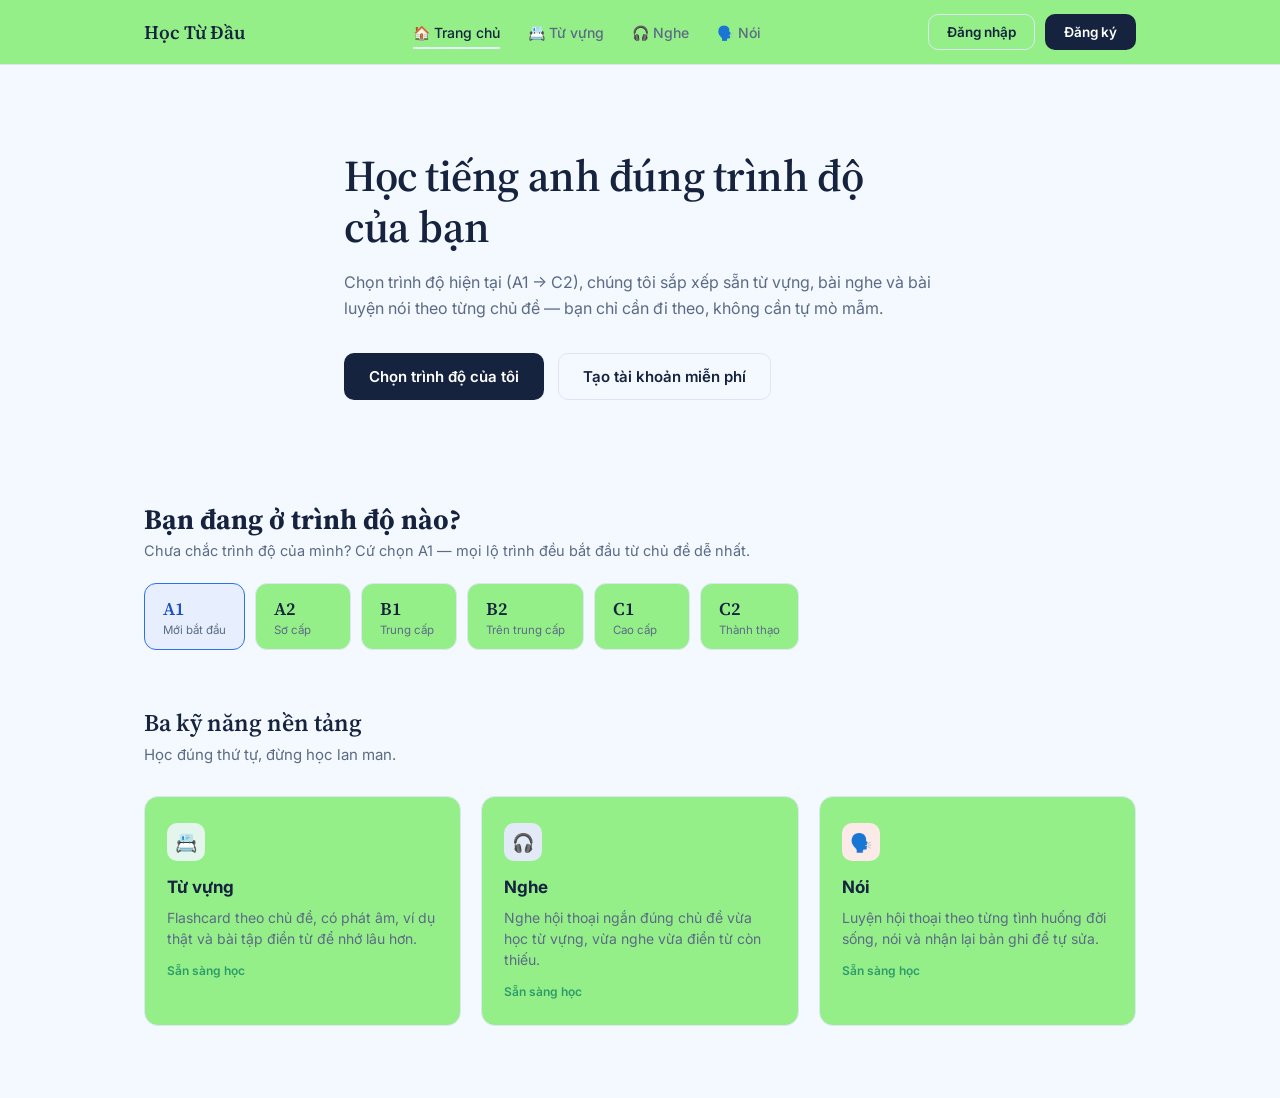
==== index.html @ 194d9481 "first commit" ====
<!DOCTYPE html>
<html lang="vi">
<head>
<meta charset="UTF-8">
<meta name="viewport" content="width=device-width, initial-scale=1.0">
<title>Học Tiếng Anh Từ Đầu</title>
<link rel="preconnect" href="https://fonts.googleapis.com">
<link href="https://fonts.googleapis.com/css2?family=Source+Serif+4:opsz,wght@8..60,500;8..60,600&family=Inter:wght@400;500;600;700&display=swap" rel="stylesheet">
<link rel="stylesheet" href="assets/css/style.css">
</head>
<body>

  <header class="site-header">
    <div class="container">
      <a href="index.html" class="logo">Học Từ Đầu</a>
      <ul class="nav-links">
        <ul class="nav-links">
    <li><a href="index.html" class="active">🏠 Trang chủ</a></li>
    <li><a href="pages/tu-vung.html">📇 Từ vựng</a></li>
    <li><a href="pages/nghe.html">🎧 Nghe</a></li>
    <li><a href="pages/noi.html">🗣️ Nói</a></li>
</ul>
      </ul>
      <div id="navAuthSlot"></div>
    </div>
  </header>

  <section class="hero">
    <div class="container">
      <p class="eyebrow"></p>
      <h1>Học tiếng anh đúng trình độ của bạn </h1>
      <p>Chọn trình độ hiện tại (A1 → C2), chúng tôi sắp xếp sẵn từ vựng, bài nghe và bài luyện nói theo từng chủ đề — bạn chỉ cần đi theo, không cần tự mò mẫm.</p>
      <div class="hero-actions">
        <a href="#chon-trinh-do" class="btn btn-primary">Chọn trình độ của tôi</a>
        <a href="signup.html" class="btn btn-secondary">Tạo tài khoản miễn phí</a>
      </div>
    </div>
  </section>

  <section class="level-select-wrap" id="chon-trinh-do">
    <div class="container">
      <h2 class="page-title">Bạn đang ở trình độ nào?</h2>
      <p class="page-sub">Chưa chắc trình độ của mình? Cứ chọn A1 — mọi lộ trình đều bắt đầu từ chủ đề dễ nhất.</p>
      <div class="level-row" id="levelRow">
        <button class="level-pill active" data-level="A1"><span class="code">A1</span><span class="name">Mới bắt đầu</span></button>
        <button class="level-pill" data-level="A2"><span class="code">A2</span><span class="name">Sơ cấp</span></button>
        <button class="level-pill" data-level="B1"><span class="code">B1</span><span class="name">Trung cấp</span></button>
        <button class="level-pill" data-level="B2"><span class="code">B2</span><span class="name">Trên trung cấp</span></button>
        <button class="level-pill" data-level="C1"><span class="code">C1</span><span class="name">Cao cấp</span></button>
        <button class="level-pill" data-level="C2"><span class="code">C2</span><span class="name">Thành thạo</span></button>
      </div>
    </div>
  </section>

  <section class="features">
    <div class="container">
      <h2 class="section-title">Ba kỹ năng nền tảng</h2>
      <p class="section-sub">Học đúng thứ tự, đừng học lan man.</p>
      <div class="feature-grid">

        <a href="pages/tu-vung.html" class="feature-card vocab">
          <div class="icon">📇</div>
          <h3>Từ vựng</h3>
          <p>Flashcard theo chủ đề, có phát âm, ví dụ thật và bài tập điền từ để nhớ lâu hơn.</p>
          <span class="status ready">Sẵn sàng học</span>
        </a>

        <a href="pages/nghe.html" class="feature-card listen">
          <div class="icon">🎧</div>
          <h3>Nghe</h3>
          <p>Nghe hội thoại ngắn đúng chủ đề vừa học từ vựng, vừa nghe vừa điền từ còn thiếu.</p>
          <span class="status ready">Sẵn sàng học</span>
        </a>

        <a href="pages/noi.html" class="feature-card speak">
          <div class="icon">🗣️</div>
          <h3>Nói</h3>
          <p>Luyện hội thoại theo từng tình huống đời sống, nói và nhận lại bản ghi để tự sửa.</p>
          <span class="status ready">Sẵn sàng học</span>
        </a>

      </div>
    </div>
  </section>

  

  <script src="assets/js/auth.js"></script>
  <script>
    renderNavAuth('');

    // Chọn trình độ — chỉ lưu lựa chọn, chưa lọc nội dung thật vì hiện
    // mới có đầy đủ nội dung ở trình độ A1.
    document.querySelectorAll('.level-pill').forEach(btn => {
      btn.addEventListener('click', () => {
        document.querySelectorAll('.level-pill').forEach(b => b.classList.remove('active'));
        btn.classList.add('active');
        localStorage.setItem('hoc_tu_dau_level', btn.dataset.level);
      });
    });
  </script>

</body>
</html>
---- assets/css/style.css ----
:root{
  --ink:#16233F;
  --ink-soft:#5B6B85;
  --paper:#F4F8FF;
  --card:#95ef89;
  --blue:#2F6FED;
  --blue-deep:#1E52C2;
  --blue-soft:#E7EFFE;
  --blue-softer:#F1F6FF;
  --sage:#2E9B6B;
  --sage-soft:#E3F5EC;
  --coral:#E0574B;
  --coral-soft:#FCEAE8;
  --lock:#9AA6BC;
  --lock-soft:#EEF1F6;
  --line:#DEE6F5;
  --radius:14px;
  
  --amber:var(--blue-soft);
  --amber-deep:var(--blue--softer);
}
*{ box-sizing:border-box; }
body{
  margin:0;
  background:var(--paper);
  font-family:'Inter',sans-serif;
  color:var(--ink);
}
a{ color:inherit; }
.container{
  max-width:1040px;
  margin:0 auto;
  padding:0 24px;
}

/* ---------- Header / Nav ---------- */
.site-header{
  background:var(--card);
  border-bottom:1px solid var(--line);
}
.site-header .container{
  display:flex;
  align-items:center;
  justify-content:space-between;
  height:64px;
}
.logo{
  font-family:'Source Serif 4',serif;
  font-weight:600;
  font-size:19px;
  text-decoration:none;
  color:var(--ink);
}
.nav-links{
  display:flex;
  gap:28px;
  list-style:none;
  margin:0;
  padding:0;
}
.nav-links a{
  text-decoration:none;
  font-size:14px;
  font-weight:500;
  color:var(--ink-soft);
  padding:6px 0;
  border-bottom:2px solid transparent;
}
.nav-links a:hover,
.nav-links a.active{
  color:var(--ink);
  border-bottom-color:var(--amber);
}

/* ---------- Hero ---------- */
.hero{
  padding:72px 0 56px;
}
.hero .container{
  display:flex;
  flex-direction:column;
  align-items:flex-start;
  max-width:640px;
}
.hero .eyebrow{
  font-size:14px;
  color:var(--sage);
  font-weight:600;
  margin:0 0 14px;
}
.hero h1{
  font-family:'Source Serif 4',serif;
  font-weight:600;
  font-size:44px;
  line-height:1.15;
  letter-spacing:-0.01em;
  margin:0 0 18px;
}
.hero p{
  font-size:16px;
  line-height:1.6;
  color:var(--ink-soft);
  margin:0 0 32px;
}
.hero-actions{
  display:flex;
  gap:14px;
}
.btn{
  display:inline-block;
  text-decoration:none;
  font-family:'Inter',sans-serif;
  font-weight:600;
  font-size:15px;
  padding:13px 24px;
  border-radius:10px;
  border:1px solid transparent;
  cursor:pointer;
}
.btn-primary{
  background:var(--ink);
  color:#fff;
}
.btn-primary:hover{ background:#101c33; }
.btn-secondary{
  background:transparent;
  color:var(--ink);
  border-color:var(--line);
}
.btn-secondary:hover{ border-color:var(--ink); }

/* ---------- Feature cards ---------- */
.features{
  padding:8px 0 72px;
}
.features .section-title{
  font-family:'Source Serif 4',serif;
  font-size:24px;
  font-weight:600;
  margin:0 0 6px;
}
.features .section-sub{
  color:var(--ink-soft);
  font-size:15px;
  margin:0 0 32px;
}
.feature-grid{
  display:grid;
  grid-template-columns:repeat(3,1fr);
  gap:20px;
}
.feature-card{
  background:var(--card);
  border:1px solid var(--line);
  border-radius:var(--radius);
  padding:26px 22px;
  text-decoration:none;
  color:var(--ink);
  display:flex;
  flex-direction:column;
  gap:10px;
}
.feature-card:hover{ border-color:var(--amber); }
.feature-card .icon{
  width:38px;
  height:38px;
  border-radius:10px;
  display:flex;
  align-items:center;
  justify-content:center;
  font-size:18px;
  margin-bottom:6px;
}
.feature-card.vocab .icon{ background:var(--sage-soft); }
.feature-card.listen .icon{ background:#E3EAF7; }
.feature-card.speak .icon{ background:var(--coral-soft); }
.feature-card h3{
  font-size:17px;
  margin:0;
}
.feature-card p{
  font-size:14px;
  color:var(--ink-soft);
  line-height:1.5;
  margin:0;
}
.feature-card .status{
  font-size:12px;
  font-weight:600;
  margin-top:4px;
}
.status.ready{ color:var(--sage); }
.status.soon{ color:var(--ink-soft); }

/* ---------- Footer ---------- */
.site-footer{
  border-top:1px solid var(--line);
  padding:24px 0;
}
.site-footer .container{
  font-size:13px;
  color:var(--ink-soft);
}

/* ---------- Placeholder page (Nghe / Nói) ---------- */
.placeholder-wrap{
  padding:80px 0;
  text-align:center;
}
.placeholder-wrap .badge{
  display:inline-block;
  background:var(--sage-soft);
  color:var(--sage);
  font-size:13px;
  font-weight:600;
  padding:6px 14px;
  border-radius:99px;
  margin-bottom:18px;
}
.placeholder-wrap h1{
  font-family:'Source Serif 4',serif;
  font-size:30px;
  margin:0 0 12px;
}
.placeholder-wrap p{
  color:var(--ink-soft);
  max-width:440px;
  margin:0 auto 28px;
  line-height:1.6;
}

@media (max-width:720px){
  .feature-grid{ grid-template-columns:1fr; }
  .hero h1{ font-size:32px; }
  .nav-links{ display:none; }
}

/* ---------- Flashcard page (trang từ vựng) ---------- */
.page-wrap{
  display:flex;
  flex-direction:column;
  align-items:center;
  padding:48px 20px 80px;
}
.page-wrap header.page-head{
  text-align:center;
  margin-bottom:32px;
}
.page-head .eyebrow{
  font-size:14px;
  color:var(--ink-soft);
  margin:0 0 6px;
}
.page-head h1{
  font-family:'Source Serif 4',serif;
  font-weight:600;
  font-size:32px;
  margin:0;
  letter-spacing:-0.01em;
}
.progress-wrap{ width:100%; max-width:420px; margin-bottom:28px; }
.progress-track{ height:6px; background:var(--line); border-radius:99px; overflow:hidden; }
.progress-fill{ height:100%; background:var(--amber); border-radius:99px; transition:width .35s ease; width:0%; }
.progress-label{ display:flex; justify-content:space-between; font-size:13px; color:var(--ink-soft); margin-top:8px; }

.card{
  width:100%; max-width:420px;
  background:var(--card);
  border-radius:var(--radius);
  border:1px solid var(--line);
  box-shadow:0 1px 2px rgba(27,42,74,.04), 0 8px 24px rgba(27,42,74,.06);
  padding:40px 32px 32px;
  text-align:center;
  position:relative;
}
.card-index{ position:absolute; top:18px; left:20px; font-size:13px; color:var(--ink-soft); }
.word-en{ font-family:'Source Serif 4',serif; font-weight:600; font-size:38px; margin:20px 0 4px; letter-spacing:-0.01em; }
.word-type{ font-size:13px; color:var(--ink-soft); margin-bottom:24px; font-style:italic; }

.sound-btn{
  display:inline-flex; align-items:center; gap:6px;
  background:none; border:1px solid var(--line); border-radius:99px;
  padding:8px 16px; font-size:14px; color:var(--ink); cursor:pointer;
  margin-bottom:28px; font-family:'Inter',sans-serif;
}
.sound-btn:hover{ border-color:var(--amber); color:var(--amber-deep); }

.meaning-box{
  text-align:left; background:var(--paper); border-radius:10px; padding:16px 18px;
  margin-bottom:24px; max-height:0; overflow:hidden; opacity:0;
  transition:max-height .3s ease, opacity .3s ease;
}
.meaning-box.show{ max-height:200px; opacity:1; }
.meaning-box .vi{ font-weight:600; font-size:18px; margin:0 0 6px; color:var(--sage); }
.meaning-box .example{ font-size:14px; color:var(--ink-soft); margin:0; line-height:1.5; }

.reveal-btn{
  width:100%; background:var(--ink); color:#fff; border:none; border-radius:10px;
  padding:14px; font-size:15px; font-weight:600; cursor:pointer; margin-bottom:16px;
  font-family:'Inter',sans-serif;
}
.reveal-btn:hover{ background:#101c33; }
.reveal-btn:disabled{ background:var(--line); color:var(--ink-soft); cursor:default; }

.judge-row{ display:flex; gap:12px; }
.judge-btn{
  flex:1; border:none; border-radius:10px; padding:14px; font-size:15px; font-weight:600;
  cursor:pointer; font-family:'Inter',sans-serif; transition:transform .1s ease;
}
.judge-btn:disabled{ opacity:.4; cursor:default; }
.judge-btn:active:not(:disabled){ transform:scale(0.97); }
.btn-forgot{ background:var(--coral-soft); color:var(--coral); }
.btn-forgot:hover:not(:disabled){ background:#F2D6D1; }
.btn-known{ background:var(--sage-soft); color:var(--sage); }
.btn-known:hover:not(:disabled){ background:#D5E7DB; }

.summary{ text-align:center; }
.summary h2{ font-family:'Source Serif 4',serif; font-size:28px; margin:0 0 8px; }
.summary p{ color:var(--ink-soft); margin:0 0 24px; }
.stat-row{ display:flex; gap:16px; justify-content:center; margin-bottom:28px; }
.stat{ padding:16px 24px; border-radius:10px; }
.stat.known{ background:var(--sage-soft); }
.stat.forgot{ background:var(--coral-soft); }
.stat .num{ font-size:28px; font-weight:700; font-family:'Source Serif 4',serif; }
.stat.known .num{ color:var(--sage); }
.stat.forgot .num{ color:var(--coral); }
.stat .label{ font-size:13px; color:var(--ink-soft); margin-top:2px; }
.restart-btn{
  background:var(--amber); color:#fff; border:none; border-radius:10px;
  padding:14px 28px; font-size:15px; font-weight:600; cursor:pointer; font-family:'Inter',sans-serif;
}
.restart-btn:hover{ background:var(--amber-deep); }
.hidden{ display:none; }

/* ================= AUTH (Đăng nhập / Đăng ký) ================= */
.auth-wrap{
  min-height:calc(100vh - 65px);
  display:flex;
  align-items:center;
  justify-content:center;
  padding:40px 20px;
}
.auth-card{
  width:100%;
  max-width:400px;
  background:var(--card);
  border:1px solid var(--line);
  border-radius:var(--radius);
  padding:36px 32px;
  box-shadow:0 8px 24px rgba(22,35,63,.06);
}
.auth-card h1{
  font-family:'Source Serif 4',serif;
  font-size:26px;
  margin:0 0 6px;
  text-align:center;
}
.auth-card .auth-sub{
  text-align:center;
  color:var(--ink-soft);
  font-size:14px;
  margin:0 0 26px;
}
.field{ margin-bottom:16px; }
.field label{
  display:block;
  font-size:13px;
  font-weight:600;
  margin-bottom:6px;
  color:var(--ink);
}
.field input{
  width:100%;
  padding:12px 14px;
  border:1px solid var(--line);
  border-radius:10px;
  font-size:14px;
  font-family:'Inter',sans-serif;
  background:var(--blue-softer);
}
.field input:focus{
  outline:none;
  border-color:var(--blue);
  background:#fff;
}
.auth-submit{
  width:100%;
  background:var(--blue);
  color:#fff;
  border:none;
  border-radius:10px;
  padding:13px;
  font-size:15px;
  font-weight:600;
  cursor:pointer;
  font-family:'Inter',sans-serif;
  margin-top:6px;
}
.auth-submit:hover{ background:var(--blue-deep); }
.auth-switch{
  text-align:center;
  font-size:13.5px;
  color:var(--ink-soft);
  margin-top:18px;
}
.auth-switch a{ color:var(--blue); font-weight:600; text-decoration:none; }
.auth-switch a:hover{ text-decoration:underline; }
.auth-banner{
  display:none;
  font-size:13.5px;
  padding:10px 14px;
  border-radius:10px;
  margin-bottom:18px;
  line-height:1.5;
}
.auth-banner.show{ display:block; }
.auth-banner.warn{ background:var(--coral-soft); color:var(--coral); }
.auth-banner.ok{ background:var(--sage-soft); color:var(--sage); }
.nav-auth{
  display:flex;
  align-items:center;
  gap:10px;
}
.nav-auth .btn{ padding:9px 18px; font-size:13.5px; }
.nav-user{
  display:flex;
  align-items:center;
  gap:10px;
  font-size:14px;
  font-weight:600;
}
.nav-user .avatar{
  width:32px; height:32px; border-radius:50%;
  background:var(--blue-soft); color:var(--blue-deep);
  display:flex; align-items:center; justify-content:center;
  font-size:13px; font-weight:700;
}
.nav-user .logout-link{
  font-size:13px; font-weight:500; color:var(--ink-soft);
  text-decoration:none; border-bottom:1px dashed var(--line);
}

/* ================= Level selector (A1 - C2) ================= */
.level-select-wrap{ padding:44px 0 12px; }
.level-select-wrap .container{ max-width:1040px; }
.level-select-wrap .page-title{
  font-family:'Source Serif 4',serif;
  font-size:28px;
  margin:0 0 4px;
}
.level-select-wrap .page-sub{
  color:var(--ink-soft);
  font-size:14.5px;
  margin:0 0 24px;
}
.level-row{
  display:flex;
  gap:10px;
  flex-wrap:wrap;
  margin-bottom:36px;
}
.level-pill{
  border:1.5px solid var(--line);
  background:var(--card);
  border-radius:12px;
  padding:12px 18px;
  cursor:pointer;
  text-align:left;
  font-family:'Inter',sans-serif;
  min-width:96px;
}
.level-pill .code{
  font-family:'Source Serif 4',serif;
  font-weight:600;
  font-size:18px;
  color:var(--ink);
}
.level-pill .name{
  display:block;
  font-size:11.5px;
  color:var(--ink-soft);
  margin-top:2px;
}
.level-pill.active{
  border-color:var(--blue);
  background:var(--blue-soft);
}
.level-pill.active .code{ color:var(--blue-deep); }
.level-pill:not(.active):hover{ border-color:var(--ink-soft); }

/* ================= Topic grid (chủ đề học) ================= */
.topic-grid{
  display:grid;
  grid-template-columns:repeat(4,1fr);
  gap:18px;
  padding-bottom:56px;
}
.topic-card{
  background:var(--card);
  border:1px solid var(--line);
  border-radius:var(--radius);
  padding:22px 16px;
  text-align:center;
  text-decoration:none;
  color:var(--ink);
  display:flex;
  flex-direction:column;
  align-items:center;
  gap:8px;
}
.topic-card .emoji{
  width:52px; height:52px;
  border-radius:50%;
  background:var(--blue-soft);
  display:flex; align-items:center; justify-content:center;
  font-size:24px;
  margin-bottom:4px;
}
.topic-card h3{ margin:0; font-size:15px; }
.topic-card .meta{ font-size:12px; color:var(--ink-soft); }
.topic-card.unlocked:hover{ border-color:var(--blue); }
.topic-card.locked{
  opacity:.6;
  cursor:default;
  pointer-events:none;
}
.topic-card.locked .emoji{ background:var(--lock-soft); color:var(--lock); }
.topic-card .lock-tag{
  font-size:11px;
  font-weight:600;
  color:var(--lock);
  background:var(--lock-soft);
  padding:3px 9px;
  border-radius:99px;
}

@media (max-width:760px){
  .topic-grid{ grid-template-columns:repeat(2,1fr); }
}

/* ================= Fill-in-the-blank (viết từ) ================= */
.fill-blank-box{
  text-align:left;
}
.fill-blank-box .instruction{
  font-size:13px;
  color:var(--ink-soft);
  margin:0 0 18px;
}
.fill-sentence{
  font-size:17px;
  line-height:1.7;
  margin-bottom:18px;
}
.fill-sentence input{
  width:120px;
  border:none;
  border-bottom:2px solid var(--blue);
  background:var(--blue-softer);
  border-radius:6px 6px 0 0;
  padding:4px 8px;
  font-size:16px;
  font-family:'Inter',sans-serif;
  text-align:center;
}
.fill-sentence input:focus{ outline:none; background:var(--blue-soft); }
.fill-sentence input.correct{ border-color:var(--sage); background:var(--sage-soft); }
.fill-sentence input.wrong{ border-color:var(--coral); background:var(--coral-soft); }
.fill-hint{
  font-size:13px;
  color:var(--ink-soft);
  margin-bottom:20px;
}
.check-btn{
  width:100%;
  background:var(--blue);
  color:#fff;
  border:none;
  border-radius:10px;
  padding:14px;
  font-size:15px;
  font-weight:600;
  cursor:pointer;
  font-family:'Inter',sans-serif;
}
.check-btn:hover{ background:var(--blue-deep); }
.fill-feedback{
  margin-top:14px;
  font-size:14px;
  font-weight:600;
  text-align:center;
}
.fill-feedback.ok{ color:var(--sage); }
.fill-feedback.no{ color:var(--coral); }

/* ================= Nghe: hội thoại điền từ ================= */
.dialogue-card{
  width:100%;
  max-width:560px;
  background:var(--card);
  border:1px solid var(--line);
  border-radius:var(--radius);
  padding:30px 28px;
  box-shadow:0 1px 2px rgba(22,35,63,.04), 0 8px 24px rgba(22,35,63,.06);
}
.dialogue-scene{
  font-size:13px;
  color:var(--ink-soft);
  background:var(--blue-softer);
  border-radius:10px;
  padding:10px 14px;
  margin-bottom:20px;
}
.dialogue-line{
  display:flex;
  gap:12px;
  margin-bottom:18px;
  align-items:flex-start;
}
.dialogue-line .speaker{
  width:34px; height:34px; border-radius:50%;
  background:var(--blue-soft); color:var(--blue-deep);
  display:flex; align-items:center; justify-content:center;
  font-size:13px; font-weight:700; flex-shrink:0;
}
.dialogue-line .bubble{
  background:var(--blue-softer);
  border-radius:10px;
  padding:12px 14px;
  font-size:14.5px;
  line-height:1.6;
  flex:1;
}
.dialogue-line .play-line{
  border:none; background:none; cursor:pointer;
  font-size:15px; margin-right:6px;
}
.dialogue-line input{
  border:none;
  border-bottom:2px solid var(--blue);
  background:#fff;
  border-radius:4px 4px 0 0;
  padding:2px 6px;
  font-size:14.5px;
  width:100px;
  text-align:center;
  font-family:'Inter',sans-serif;
}
.dialogue-line input.correct{ border-color:var(--sage); background:var(--sage-soft); }
.dialogue-line input.wrong{ border-color:var(--coral); background:var(--coral-soft); }

/* ================= Nói: hội thoại luyện nói ================= */
.speak-card{
  width:100%;
  max-width:560px;
  background:var(--card);
  border:1px solid var(--line);
  border-radius:var(--radius);
  padding:30px 28px 26px;
  box-shadow:0 1px 2px rgba(22,35,63,.04), 0 8px 24px rgba(22,35,63,.06);
}
.speak-scene{
  font-size:13px;
  color:var(--ink-soft);
  background:var(--blue-softer);
  border-radius:10px;
  padding:10px 14px;
  margin-bottom:20px;
}
.chat-log{
  display:flex;
  flex-direction:column;
  gap:14px;
  margin-bottom:22px;
  min-height:60px;
}
.chat-bubble{
  max-width:78%;
  padding:11px 14px;
  border-radius:14px;
  font-size:14.5px;
  line-height:1.55;
}
.chat-bubble.ai{
  align-self:flex-start;
  background:var(--blue-softer);
  border-bottom-left-radius:4px;
}
.chat-bubble.me{
  align-self:flex-end;
  background:var(--blue);
  color:#fff;
  border-bottom-right-radius:4px;
}
.chat-bubble .play-line{
  border:none; background:none; cursor:pointer; font-size:13px; margin-right:6px;
}
.speak-controls{
  display:flex;
  gap:10px;
  align-items:center;
}
.mic-btn{
  flex-shrink:0;
  width:52px; height:52px;
  border-radius:50%;
  border:none;
  background:var(--blue);
  color:#fff;
  font-size:20px;
  cursor:pointer;
}
.mic-btn.recording{ background:var(--coral); }
.mic-btn:hover{ background:var(--blue-deep); }
.speak-hint-text{
  font-size:13px;
  color:var(--ink-soft);
  flex:1;
}
.next-turn-btn{
  width:100%;
  margin-top:16px;
  background:var(--ink);
  color:#fff;
  border:none;
  border-radius:10px;
  padding:13px;
  font-size:14.5px;
  font-weight:600;
  cursor:pointer;
  font-family:'Inter',sans-serif;
}
.next-turn-btn:hover{ background:#0f1a30; }
.next-turn-btn:disabled{ background:var(--line); color:var(--ink-soft); cursor:default; }
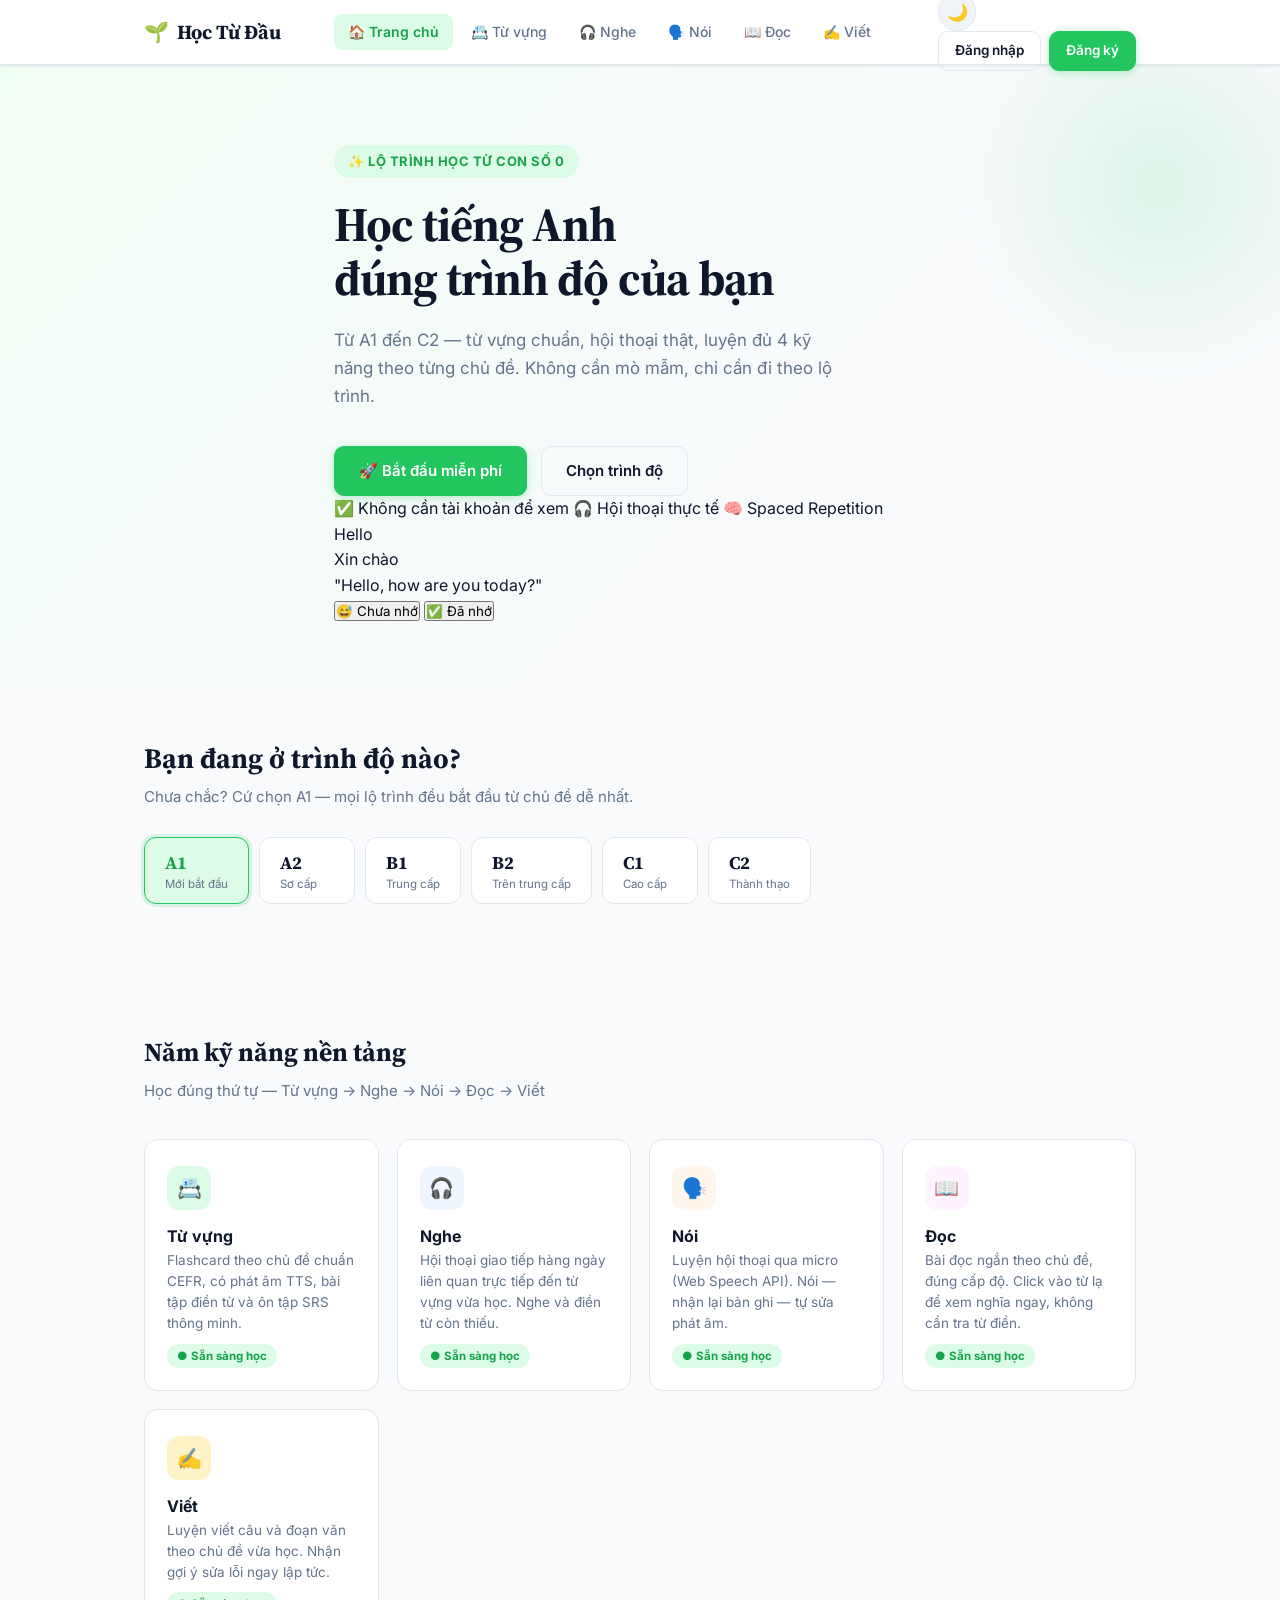
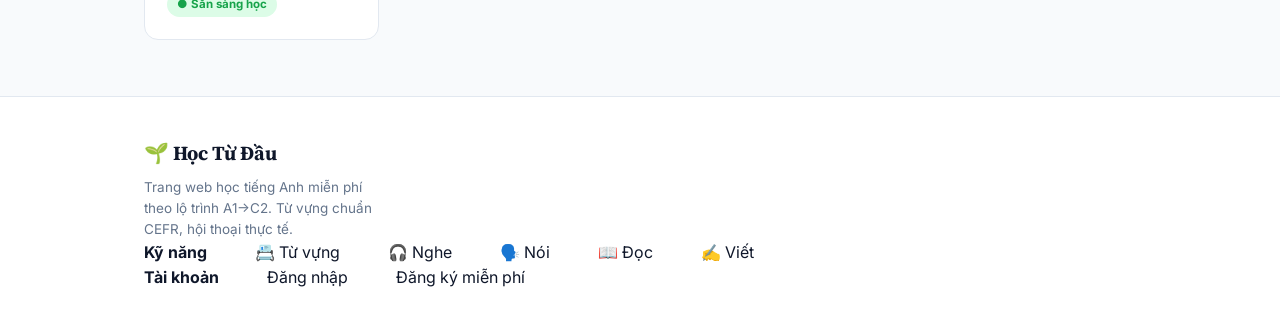
==== commit 920ac39b: "Initial project" ====
--- a/index.html
+++ b/index.html
@@ -1,96 +1,295 @@
 <!DOCTYPE html>
-<html lang="vi">
+<html lang="vi" data-theme="light">
 <head>
 <meta charset="UTF-8">
 <meta name="viewport" content="width=device-width, initial-scale=1.0">
-<title>Học Tiếng Anh Từ Đầu</title>
+<title>Học Từ Đầu — Lộ trình tiếng Anh A1→C2</title>
 <link rel="preconnect" href="https://fonts.googleapis.com">
 <link href="https://fonts.googleapis.com/css2?family=Source+Serif+4:opsz,wght@8..60,500;8..60,600&family=Inter:wght@400;500;600;700&display=swap" rel="stylesheet">
 <link rel="stylesheet" href="assets/css/style.css">
 </head>
 <body>
 
+  <!-- ═══════════ HEADER ═══════════ -->
   <header class="site-header">
     <div class="container">
-      <a href="index.html" class="logo">Học Từ Đầu</a>
-      <ul class="nav-links">
+      <a href="index.html" class="logo">
+        <span class="logo-icon">🌱</span> Học Từ Đầu
+      </a>
+
+      <nav>
         <ul class="nav-links">
-    <li><a href="index.html" class="active">🏠 Trang chủ</a></li>
-    <li><a href="pages/tu-vung.html">📇 Từ vựng</a></li>
-    <li><a href="pages/nghe.html">🎧 Nghe</a></li>
-    <li><a href="pages/noi.html">🗣️ Nói</a></li>
-</ul>
-      </ul>
-      <div id="navAuthSlot"></div>
+          <li><a href="index.html" class="active">🏠 Trang chủ</a></li>
+          <li><a href="pages/tu-vung.html">📇 Từ vựng</a></li>
+          <li><a href="pages/nghe.html">🎧 Nghe</a></li>
+          <li><a href="pages/noi.html">🗣️ Nói</a></li>
+          <li><a href="pages/doc.html">📖 Đọc</a></li>
+          <li><a href="pages/viet.html">✍️ Viết</a></li>
+        </ul>
+      </nav>
+
+      <div class="header-right">
+        <button class="theme-toggle" id="themeToggle" title="Chuyển chế độ sáng/tối">
+          <span class="theme-icon">🌙</span>
+        </button>
+        <div id="navAuthSlot"></div>
+        <button class="mobile-menu-btn" id="mobileMenuBtn">☰</button>
+      </div>
+    </div>
+
+    <!-- Mobile menu -->
+    <div class="nav-mobile" id="navMobile">
+      <a href="index.html">🏠 Trang chủ</a>
+      <a href="pages/tu-vung.html">📇 Từ vựng</a>
+      <a href="pages/nghe.html">🎧 Nghe</a>
+      <a href="pages/noi.html">🗣️ Nói</a>
+      <a href="pages/doc.html">📖 Đọc</a>
+      <a href="pages/viet.html">✍️ Viết</a>
     </div>
   </header>
 
-  <section class="hero">
-    <div class="container">
-      <p class="eyebrow"></p>
-      <h1>Học tiếng anh đúng trình độ của bạn </h1>
-      <p>Chọn trình độ hiện tại (A1 → C2), chúng tôi sắp xếp sẵn từ vựng, bài nghe và bài luyện nói theo từng chủ đề — bạn chỉ cần đi theo, không cần tự mò mẫm.</p>
-      <div class="hero-actions">
-        <a href="#chon-trinh-do" class="btn btn-primary">Chọn trình độ của tôi</a>
-        <a href="signup.html" class="btn btn-secondary">Tạo tài khoản miễn phí</a>
+  <!-- ═══════════ DASHBOARD (hiện khi đã đăng nhập) ═══════════ -->
+  <section class="dashboard-wrap hidden" id="dashboardSection">
+    <div class="container">
+      <div class="dashboard-grid">
+        <div class="stat-card">
+          <div class="stat-icon">🔥</div>
+          <div class="stat-value" id="streakCount">0</div>
+          <div class="stat-label">Ngày liên tiếp</div>
+        </div>
+        <div class="stat-card">
+          <div class="stat-icon">📚</div>
+          <div class="stat-value" id="wordsLearned">0</div>
+          <div class="stat-label">Từ đã học</div>
+        </div>
+        <div class="stat-card">
+          <div class="stat-icon">⭐</div>
+          <div class="stat-value" id="xpCount">0</div>
+          <div class="stat-label">Điểm XP</div>
+        </div>
+        <div class="stat-card">
+          <div class="stat-icon">🎯</div>
+          <div class="stat-value" id="levelDisplay">A1</div>
+          <div class="stat-label">Trình độ hiện tại</div>
+        </div>
+      </div>
+
+      <!-- XP progress bar -->
+      <div class="xp-bar-wrap">
+        <div class="xp-bar-label">
+          <span>Tiến độ lên <span id="nextLevel">A2</span></span>
+          <span id="xpProgress">0 / 500 XP</span>
+        </div>
+        <div class="xp-track">
+          <div class="xp-fill" id="xpFill" style="width: 0%"></div>
+        </div>
       </div>
     </div>
   </section>
 
+  <!-- ═══════════ HERO (hiện khi chưa đăng nhập) ═══════════ -->
+  <section class="hero" id="heroSection">
+    <div class="container">
+      <div class="hero-content">
+        <p class="eyebrow">✨ Lộ trình học từ con số 0</p>
+        <h1>Học tiếng Anh<br><span class="hero-highlight">đúng trình độ</span> của bạn</h1>
+        <p class="hero-sub">Từ A1 đến C2 — từ vựng chuẩn, hội thoại thật, luyện đủ 4 kỹ năng theo từng chủ đề. Không cần mò mẫm, chỉ cần đi theo lộ trình.</p>
+        <div class="hero-actions">
+          <a href="signup.html" class="btn btn-primary">🚀 Bắt đầu miễn phí</a>
+          <a href="#chon-trinh-do" class="btn btn-secondary">Chọn trình độ</a>
+        </div>
+        <div class="hero-badges">
+          <span class="badge">✅ Không cần tài khoản để xem</span>
+          <span class="badge">🎧 Hội thoại thực tế</span>
+          <span class="badge">🧠 Spaced Repetition</span>
+        </div>
+      </div>
+      <div class="hero-visual">
+        <div class="hero-card-demo">
+          <div class="demo-word">Hello</div>
+          <div class="demo-vi">Xin chào</div>
+          <div class="demo-example">"Hello, how are you today?"</div>
+          <div class="demo-btns">
+            <button class="demo-btn forget">😅 Chưa nhớ</button>
+            <button class="demo-btn know">✅ Đã nhớ</button>
+          </div>
+        </div>
+      </div>
+    </div>
+  </section>
+
+  <!-- ═══════════ CHỌN TRÌNH ĐỘ ═══════════ -->
   <section class="level-select-wrap" id="chon-trinh-do">
     <div class="container">
       <h2 class="page-title">Bạn đang ở trình độ nào?</h2>
-      <p class="page-sub">Chưa chắc trình độ của mình? Cứ chọn A1 — mọi lộ trình đều bắt đầu từ chủ đề dễ nhất.</p>
+      <p class="page-sub">Chưa chắc? Cứ chọn A1 — mọi lộ trình đều bắt đầu từ chủ đề dễ nhất.</p>
       <div class="level-row" id="levelRow">
-        <button class="level-pill active" data-level="A1"><span class="code">A1</span><span class="name">Mới bắt đầu</span></button>
-        <button class="level-pill" data-level="A2"><span class="code">A2</span><span class="name">Sơ cấp</span></button>
-        <button class="level-pill" data-level="B1"><span class="code">B1</span><span class="name">Trung cấp</span></button>
-        <button class="level-pill" data-level="B2"><span class="code">B2</span><span class="name">Trên trung cấp</span></button>
-        <button class="level-pill" data-level="C1"><span class="code">C1</span><span class="name">Cao cấp</span></button>
-        <button class="level-pill" data-level="C2"><span class="code">C2</span><span class="name">Thành thạo</span></button>
+        <button class="level-pill active" data-level="A1">
+          <span class="code">A1</span>
+          <span class="name">Mới bắt đầu</span>
+        </button>
+        <button class="level-pill" data-level="A2">
+          <span class="code">A2</span>
+          <span class="name">Sơ cấp</span>
+        </button>
+        <button class="level-pill" data-level="B1">
+          <span class="code">B1</span>
+          <span class="name">Trung cấp</span>
+        </button>
+        <button class="level-pill" data-level="B2">
+          <span class="code">B2</span>
+          <span class="name">Trên trung cấp</span>
+        </button>
+        <button class="level-pill" data-level="C1">
+          <span class="code">C1</span>
+          <span class="name">Cao cấp</span>
+        </button>
+        <button class="level-pill" data-level="C2">
+          <span class="code">C2</span>
+          <span class="name">Thành thạo</span>
+        </button>
       </div>
     </div>
   </section>
 
+  <!-- ═══════════ 5 KỸ NĂNG ═══════════ -->
   <section class="features">
     <div class="container">
-      <h2 class="section-title">Ba kỹ năng nền tảng</h2>
-      <p class="section-sub">Học đúng thứ tự, đừng học lan man.</p>
+      <h2 class="section-title">Năm kỹ năng nền tảng</h2>
+      <p class="section-sub">Học đúng thứ tự — Từ vựng → Nghe → Nói → Đọc → Viết</p>
+
       <div class="feature-grid">
 
         <a href="pages/tu-vung.html" class="feature-card vocab">
           <div class="icon">📇</div>
-          <h3>Từ vựng</h3>
-          <p>Flashcard theo chủ đề, có phát âm, ví dụ thật và bài tập điền từ để nhớ lâu hơn.</p>
-          <span class="status ready">Sẵn sàng học</span>
+          <div class="card-body">
+            <h3>Từ vựng</h3>
+            <p>Flashcard theo chủ đề chuẩn CEFR, có phát âm TTS, bài tập điền từ và ôn tập SRS thông minh.</p>
+          </div>
+          <span class="status ready">● Sẵn sàng học</span>
         </a>
 
         <a href="pages/nghe.html" class="feature-card listen">
           <div class="icon">🎧</div>
-          <h3>Nghe</h3>
-          <p>Nghe hội thoại ngắn đúng chủ đề vừa học từ vựng, vừa nghe vừa điền từ còn thiếu.</p>
-          <span class="status ready">Sẵn sàng học</span>
+          <div class="card-body">
+            <h3>Nghe</h3>
+            <p>Hội thoại giao tiếp hàng ngày liên quan trực tiếp đến từ vựng vừa học. Nghe và điền từ còn thiếu.</p>
+          </div>
+          <span class="status ready">● Sẵn sàng học</span>
         </a>
 
         <a href="pages/noi.html" class="feature-card speak">
           <div class="icon">🗣️</div>
-          <h3>Nói</h3>
-          <p>Luyện hội thoại theo từng tình huống đời sống, nói và nhận lại bản ghi để tự sửa.</p>
-          <span class="status ready">Sẵn sàng học</span>
+          <div class="card-body">
+            <h3>Nói</h3>
+            <p>Luyện hội thoại qua micro (Web Speech API). Nói — nhận lại bản ghi — tự sửa phát âm.</p>
+          </div>
+          <span class="status ready">● Sẵn sàng học</span>
+        </a>
+
+        <a href="pages/doc.html" class="feature-card read">
+          <div class="icon">📖</div>
+          <div class="card-body">
+            <h3>Đọc</h3>
+            <p>Bài đọc ngắn theo chủ đề, đúng cấp độ. Click vào từ lạ để xem nghĩa ngay, không cần tra từ điển.</p>
+          </div>
+          <span class="status ready">● Sẵn sàng học</span>
+        </a>
+
+        <a href="pages/viet.html" class="feature-card write">
+          <div class="icon">✍️</div>
+          <div class="card-body">
+            <h3>Viết</h3>
+            <p>Luyện viết câu và đoạn văn theo chủ đề vừa học. Nhận gợi ý sửa lỗi ngay lập tức.</p>
+          </div>
+          <span class="status ready">● Sẵn sàng học</span>
         </a>
 
       </div>
     </div>
   </section>
 
-  
+  <!-- ═══════════ FOOTER ═══════════ -->
+  <footer class="site-footer">
+    <div class="container">
+      <div class="footer-grid">
+        <div class="footer-brand">
+          <div class="logo">🌱 Học Từ Đầu</div>
+          <p>Trang web học tiếng Anh miễn phí theo lộ trình A1→C2. Từ vựng chuẩn CEFR, hội thoại thực tế.</p>
+        </div>
+        <div class="footer-links">
+          <h4>Kỹ năng</h4>
+          <a href="pages/tu-vung.html">📇 Từ vựng</a>
+          <a href="pages/nghe.html">🎧 Nghe</a>
+          <a href="pages/noi.html">🗣️ Nói</a>
+          <a href="pages/doc.html">📖 Đọc</a>
+          <a href="pages/viet.html">✍️ Viết</a>
+        </div>
+        <div class="footer-links">
+          <h4>Tài khoản</h4>
+          <a href="login.html">Đăng nhập</a>
+          <a href="signup.html">Đăng ký miễn phí</a>
+        </div>
+      <!-- </div>
+      <div class="footer-bottom">
+        <span>© 2026 Học Từ Đầu — 24CT2 Ngô Thị Thọ</span>
+        <span>Dự án học tập cá nhân, đang phát triển</span>
+      </div>
+    </div> -->
+  </footer>
 
   <script src="assets/js/auth.js"></script>
   <script>
+    // ═══ Dark / Light Mode ═══
+    const themeToggle = document.getElementById('themeToggle');
+    const themeIcon   = themeToggle.querySelector('.theme-icon');
+    const html        = document.documentElement;
+
+    // Đọc theme đã lưu
+    const savedTheme = localStorage.getItem('htd_theme') || 'light';
+    html.setAttribute('data-theme', savedTheme);
+    themeIcon.textContent = savedTheme === 'dark' ? '☀️' : '🌙';
+
+    themeToggle.addEventListener('click', () => {
+      const current = html.getAttribute('data-theme');
+      const next    = current === 'dark' ? 'light' : 'dark';
+      html.setAttribute('data-theme', next);
+      localStorage.setItem('htd_theme', next);
+      themeIcon.textContent = next === 'dark' ? '☀️' : '🌙';
+    });
+
+    // ═══ Mobile Menu ═══
+    const mobileMenuBtn = document.getElementById('mobileMenuBtn');
+    const navMobile     = document.getElementById('navMobile');
+    mobileMenuBtn.addEventListener('click', () => {
+      navMobile.classList.toggle('open');
+    });
+
+    // ═══ Nav Auth ═══
     renderNavAuth('');
 
-    // Chọn trình độ — chỉ lưu lựa chọn, chưa lọc nội dung thật vì hiện
-    // mới có đầy đủ nội dung ở trình độ A1.
+    // ═══ Hiện Dashboard nếu đã đăng nhập ═══
+    const session = getSession ? getSession() : null;
+    if (session) {
+      document.getElementById('heroSection').classList.add('hidden');
+      document.getElementById('dashboardSection').classList.remove('hidden');
+
+      // Load stats từ localStorage
+      const stats = JSON.parse(localStorage.getItem('htd_stats') || '{}');
+      document.getElementById('streakCount').textContent  = stats.streak  || 0;
+      document.getElementById('wordsLearned').textContent = stats.words   || 0;
+      document.getElementById('xpCount').textContent      = stats.xp      || 0;
+      document.getElementById('levelDisplay').textContent = session.level || 'A1';
+
+      // XP bar
+      const xp       = stats.xp || 0;
+      const xpNeeded = 500;
+      const pct      = Math.min((xp % xpNeeded) / xpNeeded * 100, 100);
+      document.getElementById('xpFill').style.width     = pct + '%';
+      document.getElementById('xpProgress').textContent = `${xp % xpNeeded} / ${xpNeeded} XP`;
+    }
+
+    // ═══ Chọn trình độ ═══
     document.querySelectorAll('.level-pill').forEach(btn => {
       btn.addEventListener('click', () => {
         document.querySelectorAll('.level-pill').forEach(b => b.classList.remove('active'));
@@ -98,7 +297,14 @@
         localStorage.setItem('hoc_tu_dau_level', btn.dataset.level);
       });
     });
+
+    // Khôi phục trình độ đã chọn
+    const savedLevel = localStorage.getItem('hoc_tu_dau_level');
+    if (savedLevel) {
+      document.querySelectorAll('.level-pill').forEach(b => {
+        b.classList.toggle('active', b.dataset.level === savedLevel);
+      });
+    }
   </script>
-
 </body>
 </html>
--- a/assets/css/style.css
+++ b/assets/css/style.css
@@ -1,734 +1,1734 @@
-:root{
-  --ink:#16233F;
-  --ink-soft:#5B6B85;
-  --paper:#F4F8FF;
-  --card:#95ef89;
-  --blue:#2F6FED;
-  --blue-deep:#1E52C2;
-  --blue-soft:#E7EFFE;
-  --blue-softer:#F1F6FF;
-  --sage:#2E9B6B;
-  --sage-soft:#E3F5EC;
-  --coral:#E0574B;
-  --coral-soft:#FCEAE8;
-  --lock:#9AA6BC;
-  --lock-soft:#EEF1F6;
-  --line:#DEE6F5;
-  --radius:14px;
-  
-  --amber:var(--blue-soft);
-  --amber-deep:var(--blue--softer);
-}
-*{ box-sizing:border-box; }
-body{
-  margin:0;
-  background:var(--paper);
-  font-family:'Inter',sans-serif;
-  color:var(--ink);
-}
-a{ color:inherit; }
-.container{
-  max-width:1040px;
-  margin:0 auto;
-  padding:0 24px;
-}
-
-/* ---------- Header / Nav ---------- */
-.site-header{
-  background:var(--card);
-  border-bottom:1px solid var(--line);
-}
-.site-header .container{
-  display:flex;
-  align-items:center;
-  justify-content:space-between;
-  height:64px;
-}
-.logo{
-  font-family:'Source Serif 4',serif;
-  font-weight:600;
-  font-size:19px;
-  text-decoration:none;
-  color:var(--ink);
-}
-.nav-links{
-  display:flex;
-  gap:28px;
-  list-style:none;
-  margin:0;
-  padding:0;
-}
-.nav-links a{
-  text-decoration:none;
-  font-size:14px;
-  font-weight:500;
-  color:var(--ink-soft);
-  padding:6px 0;
-  border-bottom:2px solid transparent;
-}
-.nav-links a:hover,
-.nav-links a.active{
-  color:var(--ink);
-  border-bottom-color:var(--amber);
-}
-
-/* ---------- Hero ---------- */
-.hero{
-  padding:72px 0 56px;
-}
-.hero .container{
-  display:flex;
-  flex-direction:column;
-  align-items:flex-start;
-  max-width:640px;
-}
-.hero .eyebrow{
-  font-size:14px;
-  color:var(--sage);
-  font-weight:600;
-  margin:0 0 14px;
-}
-.hero h1{
-  font-family:'Source Serif 4',serif;
-  font-weight:600;
-  font-size:44px;
-  line-height:1.15;
-  letter-spacing:-0.01em;
-  margin:0 0 18px;
-}
-.hero p{
-  font-size:16px;
-  line-height:1.6;
-  color:var(--ink-soft);
-  margin:0 0 32px;
-}
-.hero-actions{
-  display:flex;
-  gap:14px;
-}
-.btn{
-  display:inline-block;
-  text-decoration:none;
-  font-family:'Inter',sans-serif;
-  font-weight:600;
-  font-size:15px;
-  padding:13px 24px;
-  border-radius:10px;
-  border:1px solid transparent;
-  cursor:pointer;
-}
-.btn-primary{
-  background:var(--ink);
-  color:#fff;
-}
-.btn-primary:hover{ background:#101c33; }
-.btn-secondary{
-  background:transparent;
-  color:var(--ink);
-  border-color:var(--line);
-}
-.btn-secondary:hover{ border-color:var(--ink); }
-
-/* ---------- Feature cards ---------- */
-.features{
-  padding:8px 0 72px;
-}
-.features .section-title{
-  font-family:'Source Serif 4',serif;
-  font-size:24px;
-  font-weight:600;
-  margin:0 0 6px;
-}
-.features .section-sub{
-  color:var(--ink-soft);
-  font-size:15px;
-  margin:0 0 32px;
-}
-.feature-grid{
-  display:grid;
-  grid-template-columns:repeat(3,1fr);
-  gap:20px;
-}
-.feature-card{
-  background:var(--card);
-  border:1px solid var(--line);
-  border-radius:var(--radius);
-  padding:26px 22px;
-  text-decoration:none;
-  color:var(--ink);
-  display:flex;
-  flex-direction:column;
-  gap:10px;
-}
-.feature-card:hover{ border-color:var(--amber); }
-.feature-card .icon{
-  width:38px;
-  height:38px;
-  border-radius:10px;
-  display:flex;
-  align-items:center;
-  justify-content:center;
-  font-size:18px;
-  margin-bottom:6px;
-}
-.feature-card.vocab .icon{ background:var(--sage-soft); }
-.feature-card.listen .icon{ background:#E3EAF7; }
-.feature-card.speak .icon{ background:var(--coral-soft); }
-.feature-card h3{
-  font-size:17px;
-  margin:0;
-}
-.feature-card p{
-  font-size:14px;
-  color:var(--ink-soft);
-  line-height:1.5;
-  margin:0;
-}
-.feature-card .status{
-  font-size:12px;
-  font-weight:600;
-  margin-top:4px;
-}
-.status.ready{ color:var(--sage); }
-.status.soon{ color:var(--ink-soft); }
-
-/* ---------- Footer ---------- */
-.site-footer{
-  border-top:1px solid var(--line);
-  padding:24px 0;
-}
-.site-footer .container{
-  font-size:13px;
-  color:var(--ink-soft);
-}
-
-/* ---------- Placeholder page (Nghe / Nói) ---------- */
-.placeholder-wrap{
-  padding:80px 0;
-  text-align:center;
-}
-.placeholder-wrap .badge{
-  display:inline-block;
-  background:var(--sage-soft);
-  color:var(--sage);
-  font-size:13px;
-  font-weight:600;
-  padding:6px 14px;
-  border-radius:99px;
-  margin-bottom:18px;
-}
-.placeholder-wrap h1{
-  font-family:'Source Serif 4',serif;
-  font-size:30px;
-  margin:0 0 12px;
-}
-.placeholder-wrap p{
-  color:var(--ink-soft);
-  max-width:440px;
-  margin:0 auto 28px;
-  line-height:1.6;
-}
-
-@media (max-width:720px){
-  .feature-grid{ grid-template-columns:1fr; }
-  .hero h1{ font-size:32px; }
-  .nav-links{ display:none; }
-}
-
-/* ---------- Flashcard page (trang từ vựng) ---------- */
-.page-wrap{
-  display:flex;
-  flex-direction:column;
-  align-items:center;
-  padding:48px 20px 80px;
-}
-.page-wrap header.page-head{
-  text-align:center;
-  margin-bottom:32px;
-}
-.page-head .eyebrow{
-  font-size:14px;
-  color:var(--ink-soft);
-  margin:0 0 6px;
-}
-.page-head h1{
-  font-family:'Source Serif 4',serif;
-  font-weight:600;
-  font-size:32px;
-  margin:0;
-  letter-spacing:-0.01em;
-}
-.progress-wrap{ width:100%; max-width:420px; margin-bottom:28px; }
-.progress-track{ height:6px; background:var(--line); border-radius:99px; overflow:hidden; }
-.progress-fill{ height:100%; background:var(--amber); border-radius:99px; transition:width .35s ease; width:0%; }
-.progress-label{ display:flex; justify-content:space-between; font-size:13px; color:var(--ink-soft); margin-top:8px; }
-
-.card{
-  width:100%; max-width:420px;
-  background:var(--card);
-  border-radius:var(--radius);
-  border:1px solid var(--line);
-  box-shadow:0 1px 2px rgba(27,42,74,.04), 0 8px 24px rgba(27,42,74,.06);
-  padding:40px 32px 32px;
-  text-align:center;
-  position:relative;
-}
-.card-index{ position:absolute; top:18px; left:20px; font-size:13px; color:var(--ink-soft); }
-.word-en{ font-family:'Source Serif 4',serif; font-weight:600; font-size:38px; margin:20px 0 4px; letter-spacing:-0.01em; }
-.word-type{ font-size:13px; color:var(--ink-soft); margin-bottom:24px; font-style:italic; }
-
-.sound-btn{
-  display:inline-flex; align-items:center; gap:6px;
-  background:none; border:1px solid var(--line); border-radius:99px;
-  padding:8px 16px; font-size:14px; color:var(--ink); cursor:pointer;
-  margin-bottom:28px; font-family:'Inter',sans-serif;
-}
-.sound-btn:hover{ border-color:var(--amber); color:var(--amber-deep); }
-
-.meaning-box{
-  text-align:left; background:var(--paper); border-radius:10px; padding:16px 18px;
-  margin-bottom:24px; max-height:0; overflow:hidden; opacity:0;
-  transition:max-height .3s ease, opacity .3s ease;
-}
-.meaning-box.show{ max-height:200px; opacity:1; }
-.meaning-box .vi{ font-weight:600; font-size:18px; margin:0 0 6px; color:var(--sage); }
-.meaning-box .example{ font-size:14px; color:var(--ink-soft); margin:0; line-height:1.5; }
-
-.reveal-btn{
-  width:100%; background:var(--ink); color:#fff; border:none; border-radius:10px;
-  padding:14px; font-size:15px; font-weight:600; cursor:pointer; margin-bottom:16px;
-  font-family:'Inter',sans-serif;
-}
-.reveal-btn:hover{ background:#101c33; }
-.reveal-btn:disabled{ background:var(--line); color:var(--ink-soft); cursor:default; }
-
-.judge-row{ display:flex; gap:12px; }
-.judge-btn{
-  flex:1; border:none; border-radius:10px; padding:14px; font-size:15px; font-weight:600;
-  cursor:pointer; font-family:'Inter',sans-serif; transition:transform .1s ease;
-}
-.judge-btn:disabled{ opacity:.4; cursor:default; }
-.judge-btn:active:not(:disabled){ transform:scale(0.97); }
-.btn-forgot{ background:var(--coral-soft); color:var(--coral); }
-.btn-forgot:hover:not(:disabled){ background:#F2D6D1; }
-.btn-known{ background:var(--sage-soft); color:var(--sage); }
-.btn-known:hover:not(:disabled){ background:#D5E7DB; }
-
-.summary{ text-align:center; }
-.summary h2{ font-family:'Source Serif 4',serif; font-size:28px; margin:0 0 8px; }
-.summary p{ color:var(--ink-soft); margin:0 0 24px; }
-.stat-row{ display:flex; gap:16px; justify-content:center; margin-bottom:28px; }
-.stat{ padding:16px 24px; border-radius:10px; }
-.stat.known{ background:var(--sage-soft); }
-.stat.forgot{ background:var(--coral-soft); }
-.stat .num{ font-size:28px; font-weight:700; font-family:'Source Serif 4',serif; }
-.stat.known .num{ color:var(--sage); }
-.stat.forgot .num{ color:var(--coral); }
-.stat .label{ font-size:13px; color:var(--ink-soft); margin-top:2px; }
-.restart-btn{
-  background:var(--amber); color:#fff; border:none; border-radius:10px;
-  padding:14px 28px; font-size:15px; font-weight:600; cursor:pointer; font-family:'Inter',sans-serif;
-}
-.restart-btn:hover{ background:var(--amber-deep); }
-.hidden{ display:none; }
-
-/* ================= AUTH (Đăng nhập / Đăng ký) ================= */
-.auth-wrap{
-  min-height:calc(100vh - 65px);
-  display:flex;
-  align-items:center;
-  justify-content:center;
-  padding:40px 20px;
-}
-.auth-card{
-  width:100%;
-  max-width:400px;
-  background:var(--card);
-  border:1px solid var(--line);
-  border-radius:var(--radius);
-  padding:36px 32px;
-  box-shadow:0 8px 24px rgba(22,35,63,.06);
-}
-.auth-card h1{
-  font-family:'Source Serif 4',serif;
-  font-size:26px;
-  margin:0 0 6px;
-  text-align:center;
-}
-.auth-card .auth-sub{
-  text-align:center;
-  color:var(--ink-soft);
-  font-size:14px;
-  margin:0 0 26px;
-}
-.field{ margin-bottom:16px; }
-.field label{
-  display:block;
-  font-size:13px;
-  font-weight:600;
-  margin-bottom:6px;
-  color:var(--ink);
-}
-.field input{
-  width:100%;
-  padding:12px 14px;
-  border:1px solid var(--line);
-  border-radius:10px;
-  font-size:14px;
-  font-family:'Inter',sans-serif;
-  background:var(--blue-softer);
-}
-.field input:focus{
-  outline:none;
-  border-color:var(--blue);
-  background:#fff;
-}
-.auth-submit{
-  width:100%;
-  background:var(--blue);
-  color:#fff;
-  border:none;
-  border-radius:10px;
-  padding:13px;
-  font-size:15px;
-  font-weight:600;
-  cursor:pointer;
-  font-family:'Inter',sans-serif;
-  margin-top:6px;
-}
-.auth-submit:hover{ background:var(--blue-deep); }
-.auth-switch{
-  text-align:center;
-  font-size:13.5px;
-  color:var(--ink-soft);
-  margin-top:18px;
-}
-.auth-switch a{ color:var(--blue); font-weight:600; text-decoration:none; }
-.auth-switch a:hover{ text-decoration:underline; }
-.auth-banner{
-  display:none;
-  font-size:13.5px;
-  padding:10px 14px;
-  border-radius:10px;
-  margin-bottom:18px;
-  line-height:1.5;
-}
-.auth-banner.show{ display:block; }
-.auth-banner.warn{ background:var(--coral-soft); color:var(--coral); }
-.auth-banner.ok{ background:var(--sage-soft); color:var(--sage); }
-.nav-auth{
-  display:flex;
-  align-items:center;
-  gap:10px;
-}
-.nav-auth .btn{ padding:9px 18px; font-size:13.5px; }
-.nav-user{
-  display:flex;
-  align-items:center;
-  gap:10px;
-  font-size:14px;
-  font-weight:600;
-}
-.nav-user .avatar{
-  width:32px; height:32px; border-radius:50%;
-  background:var(--blue-soft); color:var(--blue-deep);
-  display:flex; align-items:center; justify-content:center;
-  font-size:13px; font-weight:700;
-}
-.nav-user .logout-link{
-  font-size:13px; font-weight:500; color:var(--ink-soft);
-  text-decoration:none; border-bottom:1px dashed var(--line);
-}
-
-/* ================= Level selector (A1 - C2) ================= */
-.level-select-wrap{ padding:44px 0 12px; }
-.level-select-wrap .container{ max-width:1040px; }
-.level-select-wrap .page-title{
-  font-family:'Source Serif 4',serif;
-  font-size:28px;
-  margin:0 0 4px;
-}
-.level-select-wrap .page-sub{
-  color:var(--ink-soft);
-  font-size:14.5px;
-  margin:0 0 24px;
-}
-.level-row{
-  display:flex;
-  gap:10px;
-  flex-wrap:wrap;
-  margin-bottom:36px;
-}
-.level-pill{
-  border:1.5px solid var(--line);
-  background:var(--card);
-  border-radius:12px;
-  padding:12px 18px;
-  cursor:pointer;
-  text-align:left;
-  font-family:'Inter',sans-serif;
-  min-width:96px;
-}
-.level-pill .code{
-  font-family:'Source Serif 4',serif;
-  font-weight:600;
-  font-size:18px;
-  color:var(--ink);
-}
-.level-pill .name{
-  display:block;
-  font-size:11.5px;
-  color:var(--ink-soft);
-  margin-top:2px;
-}
-.level-pill.active{
-  border-color:var(--blue);
-  background:var(--blue-soft);
-}
-.level-pill.active .code{ color:var(--blue-deep); }
-.level-pill:not(.active):hover{ border-color:var(--ink-soft); }
-
-/* ================= Topic grid (chủ đề học) ================= */
-.topic-grid{
-  display:grid;
-  grid-template-columns:repeat(4,1fr);
-  gap:18px;
-  padding-bottom:56px;
-}
-.topic-card{
-  background:var(--card);
-  border:1px solid var(--line);
-  border-radius:var(--radius);
-  padding:22px 16px;
-  text-align:center;
-  text-decoration:none;
-  color:var(--ink);
-  display:flex;
-  flex-direction:column;
-  align-items:center;
-  gap:8px;
-}
-.topic-card .emoji{
-  width:52px; height:52px;
-  border-radius:50%;
-  background:var(--blue-soft);
-  display:flex; align-items:center; justify-content:center;
-  font-size:24px;
-  margin-bottom:4px;
-}
-.topic-card h3{ margin:0; font-size:15px; }
-.topic-card .meta{ font-size:12px; color:var(--ink-soft); }
-.topic-card.unlocked:hover{ border-color:var(--blue); }
-.topic-card.locked{
-  opacity:.6;
-  cursor:default;
-  pointer-events:none;
-}
-.topic-card.locked .emoji{ background:var(--lock-soft); color:var(--lock); }
-.topic-card .lock-tag{
-  font-size:11px;
-  font-weight:600;
-  color:var(--lock);
-  background:var(--lock-soft);
-  padding:3px 9px;
-  border-radius:99px;
-}
-
-@media (max-width:760px){
-  .topic-grid{ grid-template-columns:repeat(2,1fr); }
-}
-
-/* ================= Fill-in-the-blank (viết từ) ================= */
-.fill-blank-box{
-  text-align:left;
-}
-.fill-blank-box .instruction{
-  font-size:13px;
-  color:var(--ink-soft);
-  margin:0 0 18px;
-}
-.fill-sentence{
-  font-size:17px;
-  line-height:1.7;
-  margin-bottom:18px;
-}
-.fill-sentence input{
-  width:120px;
-  border:none;
-  border-bottom:2px solid var(--blue);
-  background:var(--blue-softer);
-  border-radius:6px 6px 0 0;
-  padding:4px 8px;
-  font-size:16px;
-  font-family:'Inter',sans-serif;
-  text-align:center;
-}
-.fill-sentence input:focus{ outline:none; background:var(--blue-soft); }
-.fill-sentence input.correct{ border-color:var(--sage); background:var(--sage-soft); }
-.fill-sentence input.wrong{ border-color:var(--coral); background:var(--coral-soft); }
-.fill-hint{
-  font-size:13px;
-  color:var(--ink-soft);
-  margin-bottom:20px;
-}
-.check-btn{
-  width:100%;
-  background:var(--blue);
-  color:#fff;
-  border:none;
-  border-radius:10px;
-  padding:14px;
-  font-size:15px;
-  font-weight:600;
-  cursor:pointer;
-  font-family:'Inter',sans-serif;
-}
-.check-btn:hover{ background:var(--blue-deep); }
-.fill-feedback{
-  margin-top:14px;
-  font-size:14px;
-  font-weight:600;
-  text-align:center;
-}
-.fill-feedback.ok{ color:var(--sage); }
-.fill-feedback.no{ color:var(--coral); }
-
-/* ================= Nghe: hội thoại điền từ ================= */
-.dialogue-card{
-  width:100%;
-  max-width:560px;
-  background:var(--card);
-  border:1px solid var(--line);
-  border-radius:var(--radius);
-  padding:30px 28px;
-  box-shadow:0 1px 2px rgba(22,35,63,.04), 0 8px 24px rgba(22,35,63,.06);
-}
-.dialogue-scene{
-  font-size:13px;
-  color:var(--ink-soft);
-  background:var(--blue-softer);
-  border-radius:10px;
-  padding:10px 14px;
-  margin-bottom:20px;
-}
-.dialogue-line{
-  display:flex;
-  gap:12px;
-  margin-bottom:18px;
-  align-items:flex-start;
-}
-.dialogue-line .speaker{
-  width:34px; height:34px; border-radius:50%;
-  background:var(--blue-soft); color:var(--blue-deep);
-  display:flex; align-items:center; justify-content:center;
-  font-size:13px; font-weight:700; flex-shrink:0;
-}
-.dialogue-line .bubble{
-  background:var(--blue-softer);
-  border-radius:10px;
-  padding:12px 14px;
-  font-size:14.5px;
-  line-height:1.6;
-  flex:1;
-}
-.dialogue-line .play-line{
-  border:none; background:none; cursor:pointer;
-  font-size:15px; margin-right:6px;
-}
-.dialogue-line input{
-  border:none;
-  border-bottom:2px solid var(--blue);
-  background:#fff;
-  border-radius:4px 4px 0 0;
-  padding:2px 6px;
-  font-size:14.5px;
-  width:100px;
-  text-align:center;
-  font-family:'Inter',sans-serif;
-}
-.dialogue-line input.correct{ border-color:var(--sage); background:var(--sage-soft); }
-.dialogue-line input.wrong{ border-color:var(--coral); background:var(--coral-soft); }
-
-/* ================= Nói: hội thoại luyện nói ================= */
-.speak-card{
-  width:100%;
-  max-width:560px;
-  background:var(--card);
-  border:1px solid var(--line);
-  border-radius:var(--radius);
-  padding:30px 28px 26px;
-  box-shadow:0 1px 2px rgba(22,35,63,.04), 0 8px 24px rgba(22,35,63,.06);
-}
-.speak-scene{
-  font-size:13px;
-  color:var(--ink-soft);
-  background:var(--blue-softer);
-  border-radius:10px;
-  padding:10px 14px;
-  margin-bottom:20px;
-}
-.chat-log{
-  display:flex;
-  flex-direction:column;
-  gap:14px;
-  margin-bottom:22px;
-  min-height:60px;
-}
-.chat-bubble{
-  max-width:78%;
-  padding:11px 14px;
-  border-radius:14px;
-  font-size:14.5px;
-  line-height:1.55;
-}
-.chat-bubble.ai{
-  align-self:flex-start;
-  background:var(--blue-softer);
-  border-bottom-left-radius:4px;
-}
-.chat-bubble.me{
-  align-self:flex-end;
-  background:var(--blue);
-  color:#fff;
-  border-bottom-right-radius:4px;
-}
-.chat-bubble .play-line{
-  border:none; background:none; cursor:pointer; font-size:13px; margin-right:6px;
-}
-.speak-controls{
-  display:flex;
-  gap:10px;
-  align-items:center;
-}
-.mic-btn{
-  flex-shrink:0;
-  width:52px; height:52px;
-  border-radius:50%;
-  border:none;
-  background:var(--blue);
-  color:#fff;
-  font-size:20px;
-  cursor:pointer;
-}
-.mic-btn.recording{ background:var(--coral); }
-.mic-btn:hover{ background:var(--blue-deep); }
-.speak-hint-text{
-  font-size:13px;
-  color:var(--ink-soft);
-  flex:1;
-}
-.next-turn-btn{
-  width:100%;
-  margin-top:16px;
-  background:var(--ink);
-  color:#fff;
-  border:none;
-  border-radius:10px;
-  padding:13px;
-  font-size:14.5px;
-  font-weight:600;
-  cursor:pointer;
-  font-family:'Inter',sans-serif;
-}
-.next-turn-btn:hover{ background:#0f1a30; }
-.next-turn-btn:disabled{ background:var(--line); color:var(--ink-soft); cursor:default; }
+/* ============================================================
+   LEARN ENGLISH WEB — Global Stylesheet
+   Theme    : Green (MyWords-inspired)
+   Modes    : Light (default) + Dark [data-theme='dark']
+   Fonts    : Inter (body) + Source Serif 4 (headings)
+   Author   : 24CT2 – Ngô Thị Thơ
+   ============================================================ */
+
+/* ============================================================
+   1. CSS CUSTOM PROPERTIES (TOKENS)
+   ============================================================ */
+:root {
+  /* Brand – Green */
+  --primary:         #22C55E;
+  --primary-dark:    #16A34A;
+  --primary-soft:    #DCFCE7;
+  --primary-softer:  #F0FDF4;
+
+  /* Backgrounds */
+  --bg:              #F8FAFC;
+  --surface:         #FFFFFF;
+  --surface2:        #F1F5F9;
+
+  /* Text */
+  --ink:             #0F172A;
+  --ink-soft:        #64748B;
+
+  /* Borders */
+  --line:            #E2E8F0;
+
+  /* Danger */
+  --red:             #EF4444;
+  --red-soft:        #FEE2E2;
+
+  /* Warning */
+  --amber:           #F59E0B;
+  --amber-soft:      #FEF3C7;
+  --amber-deep:      #D97706;
+
+  /* Misc */
+  --lock:            #9AA6BC;
+  --lock-soft:       #EEF1F6;
+  --radius:          14px;
+
+  /* Shadows */
+  --shadow-sm:  0 1px 3px rgba(15,23,42,.06), 0 1px 2px rgba(15,23,42,.04);
+  --shadow-md:  0 4px 16px rgba(15,23,42,.08), 0 1px 4px rgba(15,23,42,.06);
+  --shadow-lg:  0 10px 36px rgba(15,23,42,.12), 0 2px 8px rgba(15,23,42,.06);
+
+  /* Transition */
+  --trans-color: background 0.3s ease, color 0.3s ease, border-color 0.3s ease;
+}
+
+/* ──────────────── DARK MODE OVERRIDES ──────────────────── */
+[data-theme='dark'] {
+  --bg:             #0F172A;
+  --surface:        #1E293B;
+  --surface2:       #334155;
+  --ink:            #F1F5F9;
+  --ink-soft:       #94A3B8;
+  --line:           #334155;
+  --primary-soft:   #14532D;
+  --primary-softer: #052e16;
+  --red-soft:       #450a0a;
+  --amber-soft:     #451a03;
+  --lock-soft:      #1e293b;
+  --shadow-sm:  0 1px 3px rgba(0,0,0,.3);
+  --shadow-md:  0 4px 16px rgba(0,0,0,.35);
+  --shadow-lg:  0 10px 36px rgba(0,0,0,.45);
+}
+
+/* ============================================================
+   2. RESET & BASE
+   ============================================================ */
+*, *::before, *::after {
+  box-sizing: border-box;
+  margin: 0;
+  padding: 0;
+}
+
+html {
+  scroll-behavior: smooth;
+}
+
+body {
+  font-family: 'Inter', sans-serif;
+  background: var(--bg);
+  color: var(--ink);
+  line-height: 1.6;
+  transition: var(--trans-color);
+  min-height: 100vh;
+}
+
+a {
+  color: inherit;
+  text-decoration: none;
+}
+
+img, svg {
+  display: block;
+  max-width: 100%;
+}
+
+button, input, textarea, select {
+  font-family: inherit;
+}
+
+/* ============================================================
+   3. LAYOUT HELPERS
+   ============================================================ */
+.container {
+  max-width: 1040px;
+  margin: 0 auto;
+  padding: 0 24px;
+}
+
+.hidden {
+  display: none !important;
+}
+
+/* ============================================================
+   4. ANIMATIONS
+   ============================================================ */
+@keyframes fade-in {
+  from { opacity: 0; transform: translateY(10px); }
+  to   { opacity: 1; transform: translateY(0); }
+}
+
+@keyframes spin {
+  to { transform: rotate(360deg); }
+}
+
+@keyframes pulse-green {
+  0%, 100% { box-shadow: 0 0 0 0 rgba(34,197,94,.35); }
+  50%       { box-shadow: 0 0 0 8px rgba(34,197,94,0); }
+}
+
+.fade-in {
+  animation: fade-in 0.45s ease both;
+}
+
+/* ============================================================
+   5. LOADING SPINNER
+   ============================================================ */
+.loading-spinner {
+  display: inline-block;
+  width: 22px;
+  height: 22px;
+  border: 3px solid var(--line);
+  border-top-color: var(--primary);
+  border-radius: 50%;
+  animation: spin 0.75s linear infinite;
+}
+
+/* ============================================================
+   6. CUSTOM SCROLLBAR (dark mode polish)
+   ============================================================ */
+::-webkit-scrollbar               { width: 6px; height: 6px; }
+::-webkit-scrollbar-track         { background: transparent; }
+::-webkit-scrollbar-thumb         { background: var(--line); border-radius: 99px; }
+::-webkit-scrollbar-thumb:hover   { background: var(--ink-soft); }
+
+/* ============================================================
+   7. BUTTONS
+   ============================================================ */
+.btn {
+  display: inline-flex;
+  align-items: center;
+  justify-content: center;
+  gap: 8px;
+  text-decoration: none;
+  font-family: 'Inter', sans-serif;
+  font-weight: 600;
+  font-size: 15px;
+  padding: 12px 24px;
+  border-radius: 10px;
+  border: 1.5px solid transparent;
+  cursor: pointer;
+  transition: background 0.2s, color 0.2s, border-color 0.2s, transform 0.1s, box-shadow 0.2s;
+  white-space: nowrap;
+}
+
+.btn:active { transform: scale(0.97); }
+
+/* Primary — Green */
+.btn-primary {
+  background: var(--primary);
+  color: #fff;
+  border-color: var(--primary);
+  box-shadow: 0 2px 8px rgba(34,197,94,.30);
+}
+.btn-primary:hover {
+  background: var(--primary-dark);
+  border-color: var(--primary-dark);
+  box-shadow: 0 4px 14px rgba(34,197,94,.40);
+}
+
+/* Secondary / Outline */
+.btn-secondary {
+  background: transparent;
+  color: var(--ink);
+  border-color: var(--line);
+}
+.btn-secondary:hover {
+  border-color: var(--primary);
+  color: var(--primary);
+  background: var(--primary-softer);
+}
+
+/* Ghost / text-like */
+.btn-ghost {
+  background: transparent;
+  color: var(--ink-soft);
+  border-color: transparent;
+  padding: 10px 16px;
+}
+.btn-ghost:hover { color: var(--ink); background: var(--surface2); }
+
+/* Danger */
+.btn-danger {
+  background: var(--red-soft);
+  color: var(--red);
+  border-color: transparent;
+}
+.btn-danger:hover { filter: brightness(0.95); }
+
+/* ============================================================
+   8. HEADER / NAV
+   ============================================================ */
+.site-header {
+  position: sticky;
+  top: 0;
+  z-index: 100;
+  background: var(--surface);
+  border-bottom: 1px solid var(--line);
+  box-shadow: var(--shadow-sm);
+  transition: var(--trans-color);
+}
+
+.site-header .container {
+  display: flex;
+  align-items: center;
+  justify-content: space-between;
+  height: 64px;
+  gap: 20px;
+}
+
+/* Logo */
+.logo {
+  font-family: 'Source Serif 4', serif;
+  font-weight: 700;
+  font-size: 20px;
+  color: var(--ink);
+  text-decoration: none;
+  display: flex;
+  align-items: center;
+  gap: 8px;
+  flex-shrink: 0;
+}
+
+.logo .logo-dot {
+  display: inline-block;
+  width: 8px;
+  height: 8px;
+  background: var(--primary);
+  border-radius: 50%;
+}
+
+/* Desktop nav links */
+.nav-links {
+  display: flex;
+  gap: 4px;
+  list-style: none;
+  flex: 1;
+}
+
+.nav-links a {
+  display: flex;
+  align-items: center;
+  gap: 6px;
+  text-decoration: none;
+  font-size: 14px;
+  font-weight: 500;
+  color: var(--ink-soft);
+  padding: 7px 14px;
+  border-radius: 8px;
+  transition: background 0.18s, color 0.18s;
+}
+
+.nav-links a:hover {
+  background: var(--primary-soft);
+  color: var(--primary-dark);
+}
+
+.nav-links a.active {
+  background: var(--primary-soft);
+  color: var(--primary-dark);
+  font-weight: 600;
+}
+
+/* Auth slot */
+.navAuthSlot {
+  display: flex;
+  align-items: center;
+  gap: 10px;
+  flex-shrink: 0;
+}
+
+/* Theme toggle button */
+#themeToggle {
+  width: 38px;
+  height: 38px;
+  border-radius: 50%;
+  border: 1.5px solid var(--line);
+  background: var(--surface2);
+  color: var(--ink-soft);
+  font-size: 17px;
+  cursor: pointer;
+  display: flex;
+  align-items: center;
+  justify-content: center;
+  transition: background 0.2s, color 0.2s, border-color 0.2s;
+  flex-shrink: 0;
+}
+#themeToggle:hover {
+  background: var(--primary-soft);
+  color: var(--primary-dark);
+  border-color: var(--primary);
+}
+
+/* Nav auth buttons */
+.nav-auth {
+  display: flex;
+  align-items: center;
+  gap: 8px;
+}
+.nav-auth .btn { padding: 8px 16px; font-size: 13.5px; }
+
+/* Logged-in user */
+.nav-user {
+  display: flex;
+  align-items: center;
+  gap: 10px;
+  font-size: 14px;
+  font-weight: 600;
+}
+.nav-user .avatar {
+  width: 34px;
+  height: 34px;
+  border-radius: 50%;
+  background: var(--primary-soft);
+  color: var(--primary-dark);
+  display: flex;
+  align-items: center;
+  justify-content: center;
+  font-size: 13px;
+  font-weight: 700;
+  border: 2px solid var(--primary);
+}
+.nav-user .logout-link {
+  font-size: 13px;
+  font-weight: 500;
+  color: var(--ink-soft);
+  text-decoration: none;
+  border-bottom: 1px dashed var(--line);
+  transition: color 0.2s;
+}
+.nav-user .logout-link:hover { color: var(--red); }
+
+/* Mobile hamburger */
+.mobile-menu-btn {
+  display: none;
+  background: none;
+  border: none;
+  cursor: pointer;
+  padding: 6px;
+  color: var(--ink);
+  font-size: 22px;
+  border-radius: 8px;
+  transition: background 0.2s;
+}
+.mobile-menu-btn:hover { background: var(--surface2); }
+
+/* Mobile nav */
+.nav-mobile {
+  display: none;
+  flex-direction: column;
+  background: var(--surface);
+  border-bottom: 1px solid var(--line);
+  padding: 12px 24px 20px;
+  gap: 4px;
+  animation: fade-in 0.25s ease;
+}
+.nav-mobile.open { display: flex; }
+.nav-mobile a {
+  text-decoration: none;
+  font-size: 15px;
+  font-weight: 500;
+  color: var(--ink-soft);
+  padding: 10px 14px;
+  border-radius: 8px;
+  transition: background 0.18s, color 0.18s;
+}
+.nav-mobile a:hover, .nav-mobile a.active {
+  background: var(--primary-soft);
+  color: var(--primary-dark);
+}
+
+/* ============================================================
+   9. HERO SECTION
+   ============================================================ */
+.hero {
+  padding: 80px 0 64px;
+  background: linear-gradient(135deg, var(--primary-softer) 0%, var(--bg) 60%);
+  overflow: hidden;
+  position: relative;
+}
+
+/* Decorative blob */
+.hero::before {
+  content: '';
+  position: absolute;
+  width: 400px;
+  height: 400px;
+  border-radius: 50%;
+  background: radial-gradient(circle, rgba(34,197,94,.12) 0%, transparent 70%);
+  top: -80px;
+  right: -80px;
+  pointer-events: none;
+}
+
+.hero .container {
+  display: flex;
+  flex-direction: column;
+  align-items: flex-start;
+  max-width: 660px;
+  position: relative;
+}
+
+.hero .eyebrow {
+  display: inline-flex;
+  align-items: center;
+  gap: 8px;
+  font-size: 13px;
+  font-weight: 700;
+  color: var(--primary-dark);
+  background: var(--primary-soft);
+  padding: 6px 14px;
+  border-radius: 99px;
+  margin-bottom: 20px;
+  letter-spacing: 0.04em;
+  text-transform: uppercase;
+}
+
+.hero h1 {
+  font-family: 'Source Serif 4', serif;
+  font-weight: 700;
+  font-size: 48px;
+  line-height: 1.12;
+  letter-spacing: -0.02em;
+  margin-bottom: 20px;
+  color: var(--ink);
+}
+
+.hero h1 .highlight {
+  color: var(--primary);
+}
+
+.hero p {
+  font-size: 17px;
+  line-height: 1.65;
+  color: var(--ink-soft);
+  margin-bottom: 36px;
+  max-width: 520px;
+}
+
+.hero-actions {
+  display: flex;
+  gap: 14px;
+  flex-wrap: wrap;
+}
+
+/* ============================================================
+   10. SECTION COMMON
+   ============================================================ */
+.section-label {
+  font-size: 12px;
+  font-weight: 700;
+  letter-spacing: 0.08em;
+  text-transform: uppercase;
+  color: var(--primary);
+  margin-bottom: 8px;
+}
+
+.section-title {
+  font-family: 'Source Serif 4', serif;
+  font-size: 26px;
+  font-weight: 700;
+  color: var(--ink);
+  margin-bottom: 6px;
+}
+
+.section-sub {
+  color: var(--ink-soft);
+  font-size: 15px;
+  margin-bottom: 36px;
+}
+
+/* ============================================================
+   11. FEATURE CARDS
+   ============================================================ */
+.features {
+  padding: 72px 0 56px;
+}
+
+.feature-grid {
+  display: grid;
+  grid-template-columns: repeat(4, 1fr);
+  gap: 18px;
+}
+
+.feature-card {
+  background: var(--surface);
+  border: 1.5px solid var(--line);
+  border-radius: var(--radius);
+  padding: 26px 22px 22px;
+  text-decoration: none;
+  color: var(--ink);
+  display: flex;
+  flex-direction: column;
+  gap: 10px;
+  transition: border-color 0.22s, box-shadow 0.22s, transform 0.22s;
+  cursor: pointer;
+}
+
+.feature-card:hover {
+  border-color: var(--primary);
+  box-shadow: var(--shadow-md);
+  transform: translateY(-3px);
+}
+
+.feature-card .icon {
+  width: 44px;
+  height: 44px;
+  border-radius: 12px;
+  display: flex;
+  align-items: center;
+  justify-content: center;
+  font-size: 20px;
+  margin-bottom: 4px;
+  flex-shrink: 0;
+}
+
+/* Card accent colors */
+.feature-card.vocab  .icon { background: var(--primary-soft); }
+.feature-card.listen .icon { background: #EFF6FF; }
+.feature-card.speak  .icon { background: #FFF7ED; }
+.feature-card.read   .icon { background: #FDF4FF; }
+.feature-card.write  .icon { background: var(--amber-soft); }
+
+[data-theme='dark'] .feature-card.listen .icon { background: #1e3a5f; }
+[data-theme='dark'] .feature-card.speak  .icon { background: #431407; }
+[data-theme='dark'] .feature-card.read   .icon { background: #3b0764; }
+[data-theme='dark'] .feature-card.write  .icon { background: #451a03; }
+
+.feature-card h3 {
+  font-size: 16px;
+  font-weight: 700;
+  margin: 0;
+}
+
+.feature-card p {
+  font-size: 13.5px;
+  color: var(--ink-soft);
+  line-height: 1.55;
+  margin: 0;
+  flex: 1;
+}
+
+.feature-card .status {
+  font-size: 11.5px;
+  font-weight: 700;
+  padding: 3px 10px;
+  border-radius: 99px;
+  display: inline-block;
+  width: fit-content;
+}
+.status.ready {
+  background: var(--primary-soft);
+  color: var(--primary-dark);
+}
+.status.soon {
+  background: var(--surface2);
+  color: var(--ink-soft);
+}
+
+/* ============================================================
+   12. LEVEL PILLS (A1 – C2)
+   ============================================================ */
+.level-select-wrap {
+  padding: 48px 0 16px;
+}
+
+.level-select-wrap .page-title {
+  font-family: 'Source Serif 4', serif;
+  font-size: 28px;
+  font-weight: 700;
+  margin-bottom: 4px;
+}
+
+.level-select-wrap .page-sub {
+  color: var(--ink-soft);
+  font-size: 15px;
+  margin-bottom: 28px;
+}
+
+.level-row {
+  display: flex;
+  gap: 10px;
+  flex-wrap: wrap;
+  margin-bottom: 40px;
+}
+
+.level-pill {
+  border: 1.5px solid var(--line);
+  background: var(--surface);
+  border-radius: 12px;
+  padding: 12px 20px;
+  cursor: pointer;
+  text-align: left;
+  font-family: 'Inter', sans-serif;
+  min-width: 96px;
+  transition: border-color 0.2s, background 0.2s, box-shadow 0.2s;
+}
+
+.level-pill:hover:not(.active) {
+  border-color: var(--primary);
+  background: var(--primary-softer);
+}
+
+.level-pill .code {
+  font-family: 'Source Serif 4', serif;
+  font-weight: 700;
+  font-size: 18px;
+  color: var(--ink);
+  display: block;
+}
+
+.level-pill .name {
+  display: block;
+  font-size: 11.5px;
+  color: var(--ink-soft);
+  margin-top: 2px;
+}
+
+.level-pill.active {
+  border-color: var(--primary);
+  background: var(--primary-soft);
+  box-shadow: 0 0 0 3px rgba(34,197,94,.15);
+}
+
+.level-pill.active .code { color: var(--primary-dark); }
+
+/* ============================================================
+   13. TOPIC GRID
+   ============================================================ */
+.topic-grid {
+  display: grid;
+  grid-template-columns: repeat(4, 1fr);
+  gap: 18px;
+  padding-bottom: 60px;
+}
+
+.topic-card {
+  background: var(--surface);
+  border: 1.5px solid var(--line);
+  border-radius: var(--radius);
+  padding: 22px 16px 18px;
+  text-align: center;
+  text-decoration: none;
+  color: var(--ink);
+  display: flex;
+  flex-direction: column;
+  align-items: center;
+  gap: 8px;
+  transition: border-color 0.2s, box-shadow 0.2s, transform 0.2s;
+}
+
+.topic-card.unlocked:hover {
+  border-color: var(--primary);
+  box-shadow: var(--shadow-md);
+  transform: translateY(-2px);
+}
+
+.topic-card .emoji {
+  width: 54px;
+  height: 54px;
+  border-radius: 50%;
+  background: var(--primary-soft);
+  display: flex;
+  align-items: center;
+  justify-content: center;
+  font-size: 24px;
+  margin-bottom: 4px;
+  transition: background 0.2s;
+}
+
+.topic-card.unlocked:hover .emoji {
+  background: var(--primary);
+}
+
+.topic-card h3 {
+  margin: 0;
+  font-size: 14.5px;
+  font-weight: 600;
+}
+
+.topic-card .meta {
+  font-size: 12px;
+  color: var(--ink-soft);
+}
+
+/* Progress bar per topic card */
+.topic-card .topic-progress {
+  width: 100%;
+  height: 4px;
+  background: var(--line);
+  border-radius: 99px;
+  overflow: hidden;
+  margin-top: 6px;
+}
+.topic-card .topic-progress-fill {
+  height: 100%;
+  background: var(--primary);
+  border-radius: 99px;
+  transition: width 0.4s ease;
+}
+
+/* Locked state */
+.topic-card.locked {
+  opacity: 0.55;
+  cursor: not-allowed;
+  pointer-events: none;
+}
+.topic-card.locked .emoji {
+  background: var(--lock-soft);
+  filter: grayscale(1);
+}
+.topic-card .lock-tag {
+  font-size: 11px;
+  font-weight: 600;
+  color: var(--lock);
+  background: var(--lock-soft);
+  padding: 3px 10px;
+  border-radius: 99px;
+}
+
+/* ============================================================
+   14. FLASHCARD / SRS REVIEW CARD
+   ============================================================ */
+.page-wrap {
+  display: flex;
+  flex-direction: column;
+  align-items: center;
+  padding: 48px 20px 80px;
+}
+
+.page-wrap header.page-head {
+  text-align: center;
+  margin-bottom: 32px;
+}
+.page-head .eyebrow {
+  font-size: 13px;
+  color: var(--ink-soft);
+  margin-bottom: 6px;
+}
+.page-head h1 {
+  font-family: 'Source Serif 4', serif;
+  font-weight: 700;
+  font-size: 30px;
+  letter-spacing: -0.01em;
+}
+
+/* Progress bar */
+.progress-wrap    { width: 100%; max-width: 440px; margin-bottom: 28px; }
+.progress-track   { height: 7px; background: var(--line); border-radius: 99px; overflow: hidden; }
+.progress-fill    { height: 100%; background: var(--primary); border-radius: 99px; transition: width .35s ease; width: 0%; }
+.progress-label   { display: flex; justify-content: space-between; font-size: 12.5px; color: var(--ink-soft); margin-top: 7px; }
+
+/* Main card */
+.card {
+  width: 100%;
+  max-width: 440px;
+  background: var(--surface);
+  border-radius: var(--radius);
+  border: 1.5px solid var(--line);
+  box-shadow: var(--shadow-md);
+  padding: 40px 32px 32px;
+  text-align: center;
+  position: relative;
+  transition: var(--trans-color);
+}
+
+.card-index { position: absolute; top: 18px; left: 20px; font-size: 12.5px; color: var(--ink-soft); }
+
+.word-en   { font-family: 'Source Serif 4', serif; font-weight: 700; font-size: 38px; margin: 20px 0 4px; letter-spacing: -0.01em; color: var(--ink); }
+.word-type { font-size: 13px; color: var(--ink-soft); margin-bottom: 24px; font-style: italic; }
+
+.sound-btn {
+  display: inline-flex;
+  align-items: center;
+  gap: 6px;
+  background: none;
+  border: 1.5px solid var(--line);
+  border-radius: 99px;
+  padding: 8px 18px;
+  font-size: 14px;
+  color: var(--ink-soft);
+  cursor: pointer;
+  margin-bottom: 28px;
+  transition: border-color 0.2s, color 0.2s, background 0.2s;
+}
+.sound-btn:hover {
+  border-color: var(--primary);
+  color: var(--primary-dark);
+  background: var(--primary-softer);
+}
+
+.meaning-box {
+  text-align: left;
+  background: var(--surface2);
+  border-radius: 10px;
+  padding: 16px 18px;
+  margin-bottom: 24px;
+  max-height: 0;
+  overflow: hidden;
+  opacity: 0;
+  transition: max-height .35s ease, opacity .35s ease;
+}
+.meaning-box.show { max-height: 220px; opacity: 1; }
+.meaning-box .vi  { font-weight: 700; font-size: 18px; margin-bottom: 6px; color: var(--primary-dark); }
+.meaning-box .example { font-size: 14px; color: var(--ink-soft); line-height: 1.55; }
+
+.reveal-btn {
+  width: 100%;
+  background: var(--primary);
+  color: #fff;
+  border: none;
+  border-radius: 10px;
+  padding: 14px;
+  font-size: 15px;
+  font-weight: 600;
+  cursor: pointer;
+  margin-bottom: 16px;
+  font-family: 'Inter', sans-serif;
+  transition: background 0.2s, transform 0.1s;
+  box-shadow: 0 2px 8px rgba(34,197,94,.28);
+}
+.reveal-btn:hover    { background: var(--primary-dark); }
+.reveal-btn:active   { transform: scale(0.98); }
+.reveal-btn:disabled { background: var(--line); color: var(--ink-soft); cursor: default; box-shadow: none; }
+
+.judge-row { display: flex; gap: 12px; }
+.judge-btn {
+  flex: 1;
+  border: none;
+  border-radius: 10px;
+  padding: 14px;
+  font-size: 15px;
+  font-weight: 600;
+  cursor: pointer;
+  font-family: 'Inter', sans-serif;
+  transition: transform 0.1s, filter 0.15s;
+}
+.judge-btn:disabled         { opacity: .4; cursor: default; }
+.judge-btn:active:not(:disabled) { transform: scale(0.97); }
+
+.btn-forgot       { background: var(--red-soft);     color: var(--red); }
+.btn-forgot:hover:not(:disabled) { filter: brightness(0.93); }
+.btn-known        { background: var(--primary-soft); color: var(--primary-dark); }
+.btn-known:hover:not(:disabled)  { filter: brightness(0.95); }
+
+/* Summary */
+.summary      { text-align: center; }
+.summary h2   { font-family: 'Source Serif 4', serif; font-size: 28px; margin-bottom: 8px; }
+.summary p    { color: var(--ink-soft); margin-bottom: 24px; }
+.stat-row     { display: flex; gap: 16px; justify-content: center; margin-bottom: 28px; }
+.stat         { padding: 16px 24px; border-radius: 12px; }
+.stat.known   { background: var(--primary-soft); }
+.stat.forgot  { background: var(--red-soft); }
+.stat .num    { font-size: 28px; font-weight: 800; font-family: 'Source Serif 4', serif; }
+.stat.known  .num  { color: var(--primary-dark); }
+.stat.forgot .num  { color: var(--red); }
+.stat .label  { font-size: 13px; color: var(--ink-soft); margin-top: 2px; }
+
+.restart-btn {
+  background: var(--primary);
+  color: #fff;
+  border: none;
+  border-radius: 10px;
+  padding: 14px 30px;
+  font-size: 15px;
+  font-weight: 600;
+  cursor: pointer;
+  font-family: 'Inter', sans-serif;
+  transition: background 0.2s;
+  box-shadow: 0 2px 8px rgba(34,197,94,.28);
+}
+.restart-btn:hover { background: var(--primary-dark); }
+
+/* ──── SRS Review Card ──── */
+.srs-card {
+  width: 100%;
+  max-width: 440px;
+  background: var(--surface);
+  border: 1.5px solid var(--line);
+  border-radius: var(--radius);
+  box-shadow: var(--shadow-md);
+  padding: 36px 28px 28px;
+  text-align: center;
+  animation: fade-in 0.35s ease;
+}
+
+.srs-card .srs-front {
+  font-family: 'Source Serif 4', serif;
+  font-size: 36px;
+  font-weight: 700;
+  color: var(--ink);
+  margin-bottom: 8px;
+}
+
+.srs-card .srs-sub {
+  font-size: 13px;
+  color: var(--ink-soft);
+  margin-bottom: 24px;
+  font-style: italic;
+}
+
+.srs-card .srs-back {
+  display: none;
+  text-align: left;
+  background: var(--surface2);
+  border-radius: 10px;
+  padding: 16px 18px;
+  margin-bottom: 20px;
+}
+.srs-card .srs-back.show { display: block; }
+.srs-card .srs-back .meaning { font-weight: 700; color: var(--primary-dark); font-size: 18px; margin-bottom: 6px; }
+.srs-card .srs-back .eg      { font-size: 13.5px; color: var(--ink-soft); line-height: 1.55; }
+
+.srs-btn-row {
+  display: flex;
+  gap: 10px;
+  flex-wrap: wrap;
+}
+.srs-btn-row button {
+  flex: 1;
+  min-width: 80px;
+  border: none;
+  border-radius: 10px;
+  padding: 12px 8px;
+  font-size: 13.5px;
+  font-weight: 600;
+  cursor: pointer;
+  font-family: 'Inter', sans-serif;
+  transition: filter 0.15s, transform 0.1s;
+}
+.srs-btn-row button:active { transform: scale(0.97); }
+.srs-btn-row .srs-again  { background: var(--red-soft);     color: var(--red); }
+.srs-btn-row .srs-hard   { background: var(--amber-soft);   color: var(--amber-deep); }
+.srs-btn-row .srs-good   { background: var(--primary-soft); color: var(--primary-dark); }
+.srs-btn-row .srs-easy   { background: var(--primary);      color: #fff; box-shadow: 0 2px 6px rgba(34,197,94,.28); }
+.srs-btn-row button:hover { filter: brightness(0.94); }
+
+/* ============================================================
+   15. AUTH FORMS
+   ============================================================ */
+.auth-wrap {
+  min-height: calc(100vh - 65px);
+  display: flex;
+  align-items: center;
+  justify-content: center;
+  padding: 40px 20px;
+  background: linear-gradient(135deg, var(--primary-softer), var(--bg));
+}
+
+.auth-card {
+  width: 100%;
+  max-width: 400px;
+  background: var(--surface);
+  border: 1.5px solid var(--line);
+  border-radius: var(--radius);
+  padding: 40px 34px;
+  box-shadow: var(--shadow-lg);
+  animation: fade-in 0.4s ease;
+}
+
+.auth-card .auth-logo {
+  text-align: center;
+  margin-bottom: 24px;
+}
+.auth-card .auth-logo span {
+  font-family: 'Source Serif 4', serif;
+  font-weight: 700;
+  font-size: 22px;
+  color: var(--primary-dark);
+}
+
+.auth-card h1 {
+  font-family: 'Source Serif 4', serif;
+  font-size: 24px;
+  font-weight: 700;
+  text-align: center;
+  margin-bottom: 6px;
+}
+
+.auth-card .auth-sub {
+  text-align: center;
+  color: var(--ink-soft);
+  font-size: 14px;
+  margin-bottom: 28px;
+}
+
+.field { margin-bottom: 18px; }
+.field label {
+  display: block;
+  font-size: 13px;
+  font-weight: 600;
+  margin-bottom: 7px;
+  color: var(--ink);
+}
+.field input {
+  width: 100%;
+  padding: 12px 14px;
+  border: 1.5px solid var(--line);
+  border-radius: 10px;
+  font-size: 14px;
+  font-family: 'Inter', sans-serif;
+  background: var(--surface2);
+  color: var(--ink);
+  transition: border-color 0.2s, background 0.2s, box-shadow 0.2s;
+}
+.field input:focus {
+  outline: none;
+  border-color: var(--primary);
+  background: var(--surface);
+  box-shadow: 0 0 0 3px rgba(34,197,94,.15);
+}
+
+.auth-submit {
+  width: 100%;
+  background: var(--primary);
+  color: #fff;
+  border: none;
+  border-radius: 10px;
+  padding: 13px;
+  font-size: 15px;
+  font-weight: 600;
+  cursor: pointer;
+  font-family: 'Inter', sans-serif;
+  margin-top: 4px;
+  transition: background 0.2s, box-shadow 0.2s, transform 0.1s;
+  box-shadow: 0 2px 8px rgba(34,197,94,.30);
+}
+.auth-submit:hover  { background: var(--primary-dark); box-shadow: 0 4px 14px rgba(34,197,94,.40); }
+.auth-submit:active { transform: scale(0.98); }
+
+.auth-switch {
+  text-align: center;
+  font-size: 13.5px;
+  color: var(--ink-soft);
+  margin-top: 20px;
+}
+.auth-switch a {
+  color: var(--primary-dark);
+  font-weight: 600;
+  text-decoration: none;
+}
+.auth-switch a:hover { text-decoration: underline; }
+
+.auth-banner {
+  display: none;
+  font-size: 13.5px;
+  padding: 10px 14px;
+  border-radius: 10px;
+  margin-bottom: 18px;
+  line-height: 1.5;
+}
+.auth-banner.show { display: block; }
+.auth-banner.warn { background: var(--red-soft);     color: var(--red); }
+.auth-banner.ok   { background: var(--primary-soft); color: var(--primary-dark); }
+
+/* ============================================================
+   16. DASHBOARD (hiển thị khi đã đăng nhập)
+   ============================================================ */
+.dashboard-wrap {
+  padding: 40px 0 64px;
+  animation: fade-in 0.4s ease;
+}
+
+.dashboard-wrap .dash-greeting {
+  font-family: 'Source Serif 4', serif;
+  font-size: 26px;
+  font-weight: 700;
+  margin-bottom: 4px;
+}
+.dashboard-wrap .dash-sub {
+  font-size: 14px;
+  color: var(--ink-soft);
+  margin-bottom: 32px;
+}
+
+/* Stat cards row */
+.dash-stat-row {
+  display: grid;
+  grid-template-columns: repeat(4, 1fr);
+  gap: 16px;
+  margin-bottom: 36px;
+}
+
+.stat-card {
+  background: var(--surface);
+  border: 1.5px solid var(--line);
+  border-radius: var(--radius);
+  padding: 22px 20px;
+  display: flex;
+  flex-direction: column;
+  gap: 6px;
+  transition: box-shadow 0.2s, transform 0.2s;
+}
+.stat-card:hover {
+  box-shadow: var(--shadow-md);
+  transform: translateY(-2px);
+}
+.stat-card .stat-icon {
+  font-size: 22px;
+  margin-bottom: 4px;
+}
+.stat-card .stat-value {
+  font-family: 'Source Serif 4', serif;
+  font-size: 28px;
+  font-weight: 800;
+  color: var(--ink);
+}
+.stat-card .stat-label {
+  font-size: 13px;
+  color: var(--ink-soft);
+}
+
+/* Streak badge */
+.streak-badge {
+  display: inline-flex;
+  align-items: center;
+  gap: 8px;
+  background: linear-gradient(135deg, #ff6b00, #ff9500);
+  color: #fff;
+  font-size: 13.5px;
+  font-weight: 700;
+  padding: 8px 18px;
+  border-radius: 99px;
+  box-shadow: 0 3px 10px rgba(255,107,0,.35);
+  animation: pulse-green 2s infinite;
+}
+
+/* XP bar */
+.xp-bar-wrap {
+  background: var(--surface);
+  border: 1.5px solid var(--line);
+  border-radius: var(--radius);
+  padding: 22px 24px;
+  margin-bottom: 32px;
+}
+.xp-bar-wrap .xp-header {
+  display: flex;
+  justify-content: space-between;
+  align-items: center;
+  margin-bottom: 12px;
+}
+.xp-bar-wrap .xp-label  { font-size: 14px; font-weight: 600; }
+.xp-bar-wrap .xp-count  { font-size: 13px; color: var(--ink-soft); }
+.xp-bar {
+  height: 10px;
+  background: var(--line);
+  border-radius: 99px;
+  overflow: hidden;
+}
+.xp-bar-fill {
+  height: 100%;
+  background: linear-gradient(90deg, var(--primary) 0%, #4ade80 100%);
+  border-radius: 99px;
+  transition: width 0.6s ease;
+}
+
+/* ============================================================
+   17. SKILL TABS
+   ============================================================ */
+.skill-tabs-wrap {
+  margin-bottom: 32px;
+}
+
+.skill-tabs {
+  display: flex;
+  gap: 6px;
+  overflow-x: auto;
+  padding-bottom: 2px;
+  scrollbar-width: none;
+}
+.skill-tabs::-webkit-scrollbar { display: none; }
+
+.skill-tab {
+  display: inline-flex;
+  align-items: center;
+  gap: 7px;
+  white-space: nowrap;
+  padding: 9px 18px;
+  border-radius: 99px;
+  border: 1.5px solid var(--line);
+  background: var(--surface);
+  color: var(--ink-soft);
+  font-size: 14px;
+  font-weight: 500;
+  cursor: pointer;
+  transition: background 0.18s, color 0.18s, border-color 0.18s, box-shadow 0.18s;
+  font-family: 'Inter', sans-serif;
+}
+.skill-tab:hover {
+  background: var(--primary-softer);
+  color: var(--primary-dark);
+  border-color: var(--primary);
+}
+.skill-tab.active {
+  background: var(--primary);
+  color: #fff;
+  border-color: var(--primary);
+  font-weight: 600;
+  box-shadow: 0 2px 8px rgba(34,197,94,.30);
+}
+.skill-tab .tab-icon { font-size: 16px; }
+
+/* ============================================================
+   18. READING SECTION
+   ============================================================ */
+.reading-wrap {
+  padding: 48px 0 72px;
+}
+
+.reading-card {
+  background: var(--surface);
+  border: 1.5px solid var(--line);
+  border-radius: var(--radius);
+  padding: 36px 36px 28px;
+  max-width: 760px;
+  margin: 0 auto 32px;
+  box-shadow: var(--shadow-sm);
+  animation: fade-in 0.4s ease;
+}
+
+.reading-card .reading-meta {
+  display: flex;
+  align-items: center;
+  gap: 10px;
+  margin-bottom: 16px;
+}
+.reading-meta .reading-level {
+  font-size: 11px;
+  font-weight: 700;
+  padding: 4px 10px;
+  border-radius: 99px;
+  background: var(--primary-soft);
+  color: var(--primary-dark);
+  text-transform: uppercase;
+  letter-spacing: 0.06em;
+}
+.reading-meta .reading-topic {
+  font-size: 12px;
+  color: var(--ink-soft);
+}
+
+.reading-card h2 {
+  font-family: 'Source Serif 4', serif;
+  font-size: 22px;
+  font-weight: 700;
+  margin-bottom: 18px;
+  color: var(--ink);
+}
+
+.reading-text {
+  font-size: 16px;
+  line-height: 1.9;
+  color: var(--ink);
+  border-left: 3px solid var(--primary);
+  padding-left: 20px;
+  margin-bottom: 24px;
+}
+
+.reading-text p { margin-bottom: 14px; }
+.reading-text p:last-child { margin-bottom: 0; }
+
+/* Highlight unknown word */
+.reading-text .word-hl {
+  background: var(--primary-soft);
+  color: var(--primary-dark);
+  border-radius: 4px;
+  padding: 1px 4px;
+  cursor: pointer;
+  transition: background 0.15s;
+}
+.reading-text .word-hl:hover { background: var(--primary); color: #fff; }
+
+/* Questions */
+.reading-q {
+  margin-top: 28px;
+  display: flex;
+  flex-direction: column;
+  gap: 20px;
+}
+
+.reading-q .q-item {}
+.reading-q .q-stem {
+  font-size: 15px;
+  font-weight: 600;
+  color: var(--ink);
+  margin-bottom: 12px;
+}
+.reading-q .q-options {
+  display: flex;
+  flex-direction: column;
+  gap: 8px;
+}
+.reading-q .q-option {
+  display: flex;
+  align-items: center;
+  gap: 10px;
+  padding: 11px 14px;
+  border: 1.5px solid var(--line);
+  border-radius: 10px;
+  cursor: pointer;
+  font-size: 14px;
+  color: var(--ink);
+  transition: border-color 0.18s, background 0.18s;
+}
+.reading-q .q-option:hover         { border-color: var(--primary); background: var(--primary-softer); }
+.reading-q .q-option.selected      { border-color: var(--primary); background: var(--primary-soft); color: var(--primary-dark); }
+.reading-q .q-option.correct       { border-color: var(--primary); background: var(--primary-soft); color: var(--primary-dark); }
+.reading-q .q-option.wrong         { border-color: var(--red);     background: var(--red-soft);     color: var(--red); }
+
+.reading-q .q-option input[type='radio'] { accent-color: var(--primary); }
+
+/* ============================================================
+   19. PLACEHOLDER PAGE (Nghe / Nói / Coming soon)
+   ============================================================ */
+.placeholder-wrap {
+  padding: 96px 0;
+  text-align: center;
+}
+.placeholder-wrap .badge {
+  display: inline-block;
+  background: var(--primary-soft);
+  color: var(--primary-dark);
+  font-size: 13px;
+  font-weight: 700;
+  padding: 6px 16px;
+  border-radius: 99px;
+  margin-bottom: 20px;
+  letter-spacing: 0.04em;
+}
+.placeholder-wrap h1 {
+  font-family: 'Source Serif 4', serif;
+  font-size: 32px;
+  font-weight: 700;
+  margin-bottom: 14px;
+}
+.placeholder-wrap p {
+  color: var(--ink-soft);
+  max-width: 440px;
+  margin: 0 auto 32px;
+  line-height: 1.65;
+  font-size: 16px;
+}
+
+/* ============================================================
+   20. FILL-IN-THE-BLANK (Viết / Write exercise)
+   ============================================================ */
+.fill-blank-box { text-align: left; }
+.fill-blank-box .instruction {
+  font-size: 13px;
+  color: var(--ink-soft);
+  margin-bottom: 18px;
+}
+.fill-sentence {
+  font-size: 17px;
+  line-height: 1.8;
+  margin-bottom: 20px;
+}
+.fill-sentence input {
+  width: 130px;
+  border: none;
+  border-bottom: 2.5px solid var(--primary);
+  background: var(--primary-softer);
+  border-radius: 6px 6px 0 0;
+  padding: 4px 8px;
+  font-size: 16px;
+  font-family: 'Inter', sans-serif;
+  text-align: center;
+  color: var(--ink);
+  transition: background 0.2s, border-color 0.2s;
+}
+.fill-sentence input:focus         { outline: none; background: var(--primary-soft); }
+.fill-sentence input.correct       { border-color: var(--primary); background: var(--primary-soft); }
+.fill-sentence input.wrong         { border-color: var(--red);     background: var(--red-soft); }
+
+.fill-hint { font-size: 13px; color: var(--ink-soft); margin-bottom: 20px; }
+
+.check-btn {
+  width: 100%;
+  background: var(--primary);
+  color: #fff;
+  border: none;
+  border-radius: 10px;
+  padding: 14px;
+  font-size: 15px;
+  font-weight: 600;
+  cursor: pointer;
+  font-family: 'Inter', sans-serif;
+  transition: background 0.2s, transform 0.1s;
+  box-shadow: 0 2px 8px rgba(34,197,94,.28);
+}
+.check-btn:hover  { background: var(--primary-dark); }
+.check-btn:active { transform: scale(0.98); }
+
+.fill-feedback { margin-top: 14px; font-size: 14px; font-weight: 600; text-align: center; }
+.fill-feedback.ok { color: var(--primary-dark); }
+.fill-feedback.no { color: var(--red); }
+
+/* ============================================================
+   21. DIALOGUE (Nghe – conversation fill)
+   ============================================================ */
+.dialogue-card {
+  width: 100%;
+  max-width: 580px;
+  background: var(--surface);
+  border: 1.5px solid var(--line);
+  border-radius: var(--radius);
+  padding: 30px 28px;
+  box-shadow: var(--shadow-md);
+}
+.dialogue-scene {
+  font-size: 13px;
+  color: var(--ink-soft);
+  background: var(--surface2);
+  border-radius: 10px;
+  padding: 10px 14px;
+  margin-bottom: 20px;
+}
+.dialogue-line {
+  display: flex;
+  gap: 12px;
+  margin-bottom: 18px;
+  align-items: flex-start;
+}
+.dialogue-line .speaker {
+  width: 34px;
+  height: 34px;
+  border-radius: 50%;
+  background: var(--primary-soft);
+  color: var(--primary-dark);
+  display: flex;
+  align-items: center;
+  justify-content: center;
+  font-size: 13px;
+  font-weight: 700;
+  flex-shrink: 0;
+}
+.dialogue-line .bubble {
+  background: var(--surface2);
+  border-radius: 10px;
+  padding: 12px 14px;
+  font-size: 14.5px;
+  line-height: 1.6;
+  flex: 1;
+}
+.dialogue-line .play-line {
+  border: none;
+  background: none;
+  cursor: pointer;
+  font-size: 15px;
+  margin-right: 6px;
+  color: var(--primary);
+}
+.dialogue-line input {
+  border: none;
+  border-bottom: 2.5px solid var(--primary);
+  background: var(--primary-softer);
+  border-radius: 4px 4px 0 0;
+  padding: 2px 6px;
+  font-size: 14.5px;
+  width: 110px;
+  text-align: center;
+  font-family: 'Inter', sans-serif;
+  color: var(--ink);
+}
+.dialogue-line input.correct { border-color: var(--primary); background: var(--primary-soft); }
+.dialogue-line input.wrong   { border-color: var(--red);     background: var(--red-soft); }
+
+/* ============================================================
+   22. SPEAK (Nói – chat-style)
+   ============================================================ */
+.speak-card {
+  width: 100%;
+  max-width: 580px;
+  background: var(--surface);
+  border: 1.5px solid var(--line);
+  border-radius: var(--radius);
+  padding: 30px 28px 26px;
+  box-shadow: var(--shadow-md);
+}
+.speak-scene {
+  font-size: 13px;
+  color: var(--ink-soft);
+  background: var(--surface2);
+  border-radius: 10px;
+  padding: 10px 14px;
+  margin-bottom: 20px;
+}
+.chat-log {
+  display: flex;
+  flex-direction: column;
+  gap: 14px;
+  margin-bottom: 22px;
+  min-height: 60px;
+}
+.chat-bubble {
+  max-width: 78%;
+  padding: 11px 14px;
+  border-radius: 14px;
+  font-size: 14.5px;
+  line-height: 1.55;
+}
+.chat-bubble.ai {
+  align-self: flex-start;
+  background: var(--surface2);
+  border-bottom-left-radius: 4px;
+}
+.chat-bubble.me {
+  align-self: flex-end;
+  background: var(--primary);
+  color: #fff;
+  border-bottom-right-radius: 4px;
+}
+.chat-bubble .play-line {
+  border: none;
+  background: none;
+  cursor: pointer;
+  font-size: 13px;
+  margin-right: 6px;
+  color: var(--primary);
+}
+.speak-controls {
+  display: flex;
+  gap: 10px;
+  align-items: center;
+}
+.mic-btn {
+  flex-shrink: 0;
+  width: 52px;
+  height: 52px;
+  border-radius: 50%;
+  border: none;
+  background: var(--primary);
+  color: #fff;
+  font-size: 20px;
+  cursor: pointer;
+  transition: background 0.2s, transform 0.15s;
+  box-shadow: 0 3px 10px rgba(34,197,94,.35);
+}
+.mic-btn:hover      { background: var(--primary-dark); }
+.mic-btn.recording  { background: var(--red); animation: pulse-green 1s infinite; }
+.speak-hint-text    { font-size: 13px; color: var(--ink-soft); flex: 1; }
+.next-turn-btn {
+  width: 100%;
+  margin-top: 16px;
+  background: var(--ink);
+  color: #fff;
+  border: none;
+  border-radius: 10px;
+  padding: 13px;
+  font-size: 14.5px;
+  font-weight: 600;
+  cursor: pointer;
+  font-family: 'Inter', sans-serif;
+  transition: background 0.2s;
+}
+.next-turn-btn:hover    { background: var(--ink-soft); }
+.next-turn-btn:disabled { background: var(--line); color: var(--ink-soft); cursor: default; }
+
+/* ============================================================
+   23. FOOTER
+   ============================================================ */
+.site-footer {
+  border-top: 1px solid var(--line);
+  background: var(--surface);
+  padding: 40px 0 28px;
+  margin-top: auto;
+  transition: var(--trans-color);
+}
+
+.site-footer .footer-inner {
+  display: flex;
+  justify-content: space-between;
+  align-items: flex-start;
+  gap: 32px;
+  flex-wrap: wrap;
+  margin-bottom: 32px;
+}
+
+.site-footer .footer-brand .logo {
+  margin-bottom: 8px;
+}
+.site-footer .footer-brand p {
+  font-size: 13.5px;
+  color: var(--ink-soft);
+  max-width: 240px;
+  line-height: 1.55;
+}
+
+.site-footer .footer-links {
+  display: flex;
+  gap: 48px;
+}
+.site-footer .footer-col h4 {
+  font-size: 13px;
+  font-weight: 700;
+  text-transform: uppercase;
+  letter-spacing: 0.06em;
+  color: var(--ink);
+  margin-bottom: 12px;
+}
+.site-footer .footer-col ul {
+  list-style: none;
+  display: flex;
+  flex-direction: column;
+  gap: 8px;
+}
+.site-footer .footer-col a {
+  font-size: 13.5px;
+  color: var(--ink-soft);
+  text-decoration: none;
+  transition: color 0.18s;
+}
+.site-footer .footer-col a:hover { color: var(--primary); }
+
+.site-footer .footer-bottom {
+  border-top: 1px solid var(--line);
+  padding-top: 20px;
+  font-size: 12.5px;
+  color: var(--ink-soft);
+  display: flex;
+  justify-content: space-between;
+  align-items: center;
+  flex-wrap: wrap;
+  gap: 8px;
+}
+
+/* Simple fallback footer if no inner markup */
+.site-footer .container > p {
+  font-size: 13px;
+  color: var(--ink-soft);
+}
+
+/* ============================================================
+   24. RESPONSIVE — TABLET (max 900px)
+   ============================================================ */
+@media (max-width: 900px) {
+  .feature-grid        { grid-template-columns: repeat(2, 1fr); }
+  .topic-grid          { grid-template-columns: repeat(3, 1fr); }
+  .dash-stat-row       { grid-template-columns: repeat(2, 1fr); }
+  .site-footer .footer-links { gap: 28px; }
+}
+
+/* ============================================================
+   25. RESPONSIVE — MOBILE (max 720px)
+   ============================================================ */
+@media (max-width: 720px) {
+  /* Typography */
+  .hero h1          { font-size: 32px; }
+  .hero p           { font-size: 15px; }
+  .hero             { padding: 56px 0 40px; }
+
+  /* Nav */
+  .nav-links        { display: none; }
+  .mobile-menu-btn  { display: flex; }
+  .navAuthSlot .nav-auth .btn-secondary { display: none; }
+
+  /* Grids */
+  .feature-grid     { grid-template-columns: 1fr 1fr; gap: 14px; }
+  .topic-grid       { grid-template-columns: repeat(2, 1fr); gap: 14px; }
+  .dash-stat-row    { grid-template-columns: repeat(2, 1fr); }
+  .level-row        { gap: 8px; }
+  .level-pill       { min-width: 80px; padding: 10px 14px; }
+
+  /* Cards */
+  .card             { padding: 28px 20px 24px; }
+  .auth-card        { padding: 30px 24px; }
+  .reading-card     { padding: 24px 20px; }
+  .srs-card         { padding: 28px 20px 22px; }
+
+  /* SRS buttons */
+  .srs-btn-row      { flex-wrap: wrap; }
+  .srs-btn-row button { min-width: calc(50% - 5px); }
+
+  /* Stat row */
+  .stat-row         { gap: 10px; }
+  .stat             { padding: 12px 16px; }
+
+  /* Footer */
+  .site-footer .footer-inner  { flex-direction: column; }
+  .site-footer .footer-links  { flex-direction: column; gap: 24px; }
+  .site-footer .footer-bottom { flex-direction: column; text-align: center; }
+}
+
+/* ============================================================
+   26. SMALL MOBILE (max 400px)
+   ============================================================ */
+@media (max-width: 400px) {
+  .hero h1        { font-size: 27px; }
+  .feature-grid   { grid-template-columns: 1fr; }
+  .hero-actions   { flex-direction: column; }
+  .hero-actions .btn { width: 100%; text-align: center; justify-content: center; }
+  .dash-stat-row  { grid-template-columns: 1fr 1fr; }
+  .skill-tab      { padding: 8px 12px; font-size: 13px; }
+}
+/* ============================================================
+   END OF STYLESHEET
+   ============================================================ */
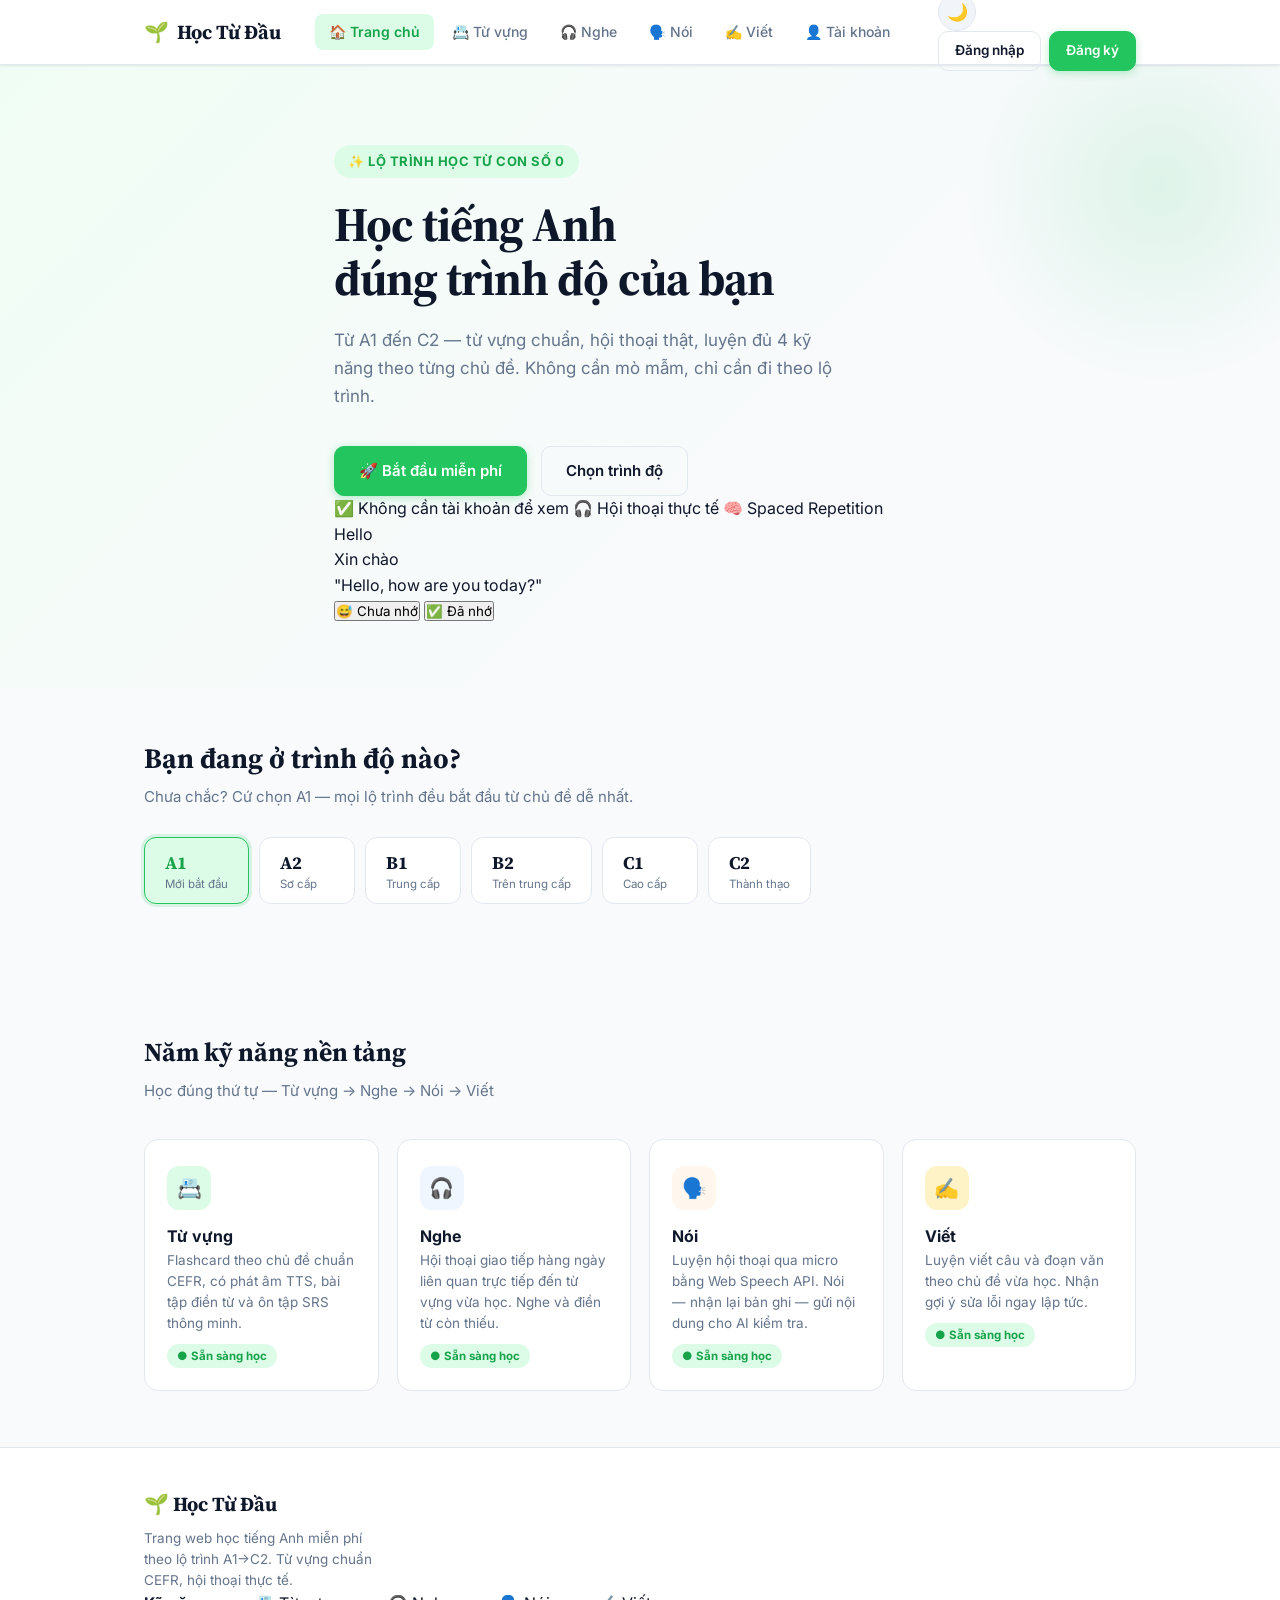
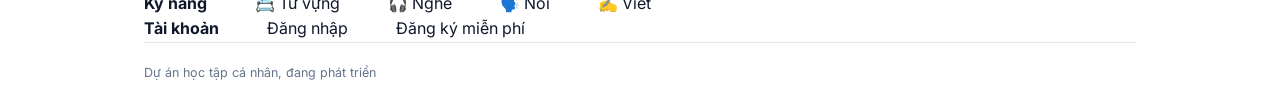
==== commit 060897ff: "Cap nhat tai khoan va ket noi MySQL" ====
--- a/index.html
+++ b/index.html
@@ -1,310 +1,1569 @@
 <!DOCTYPE html>
 <html lang="vi" data-theme="light">
+
 <head>
-<meta charset="UTF-8">
-<meta name="viewport" content="width=device-width, initial-scale=1.0">
-<title>Học Từ Đầu — Lộ trình tiếng Anh A1→C2</title>
-<link rel="preconnect" href="https://fonts.googleapis.com">
-<link href="https://fonts.googleapis.com/css2?family=Source+Serif+4:opsz,wght@8..60,500;8..60,600&family=Inter:wght@400;500;600;700&display=swap" rel="stylesheet">
-<link rel="stylesheet" href="assets/css/style.css">
+  <meta charset="UTF-8">
+
+  <meta
+    name="viewport"
+    content="width=device-width, initial-scale=1.0"
+  >
+
+  <title>
+    Học Từ Đầu — Lộ trình tiếng Anh A1→C2
+  </title>
+
+  <link
+    rel="preconnect"
+    href="https://fonts.googleapis.com"
+  >
+
+  <link
+    href="https://fonts.googleapis.com/css2?family=Source+Serif+4:opsz,wght@8..60,500;8..60,600&family=Inter:wght@400;500;600;700&display=swap"
+    rel="stylesheet"
+  >
+
+  <link
+    rel="stylesheet"
+    href="assets/css/style.css"
+  >
 </head>
+
+
 <body>
 
-  <!-- ═══════════ HEADER ═══════════ -->
+
+  <!-- ═════════════════════════════ -->
+  <!-- HEADER -->
+  <!-- ═════════════════════════════ -->
+
   <header class="site-header">
+
     <div class="container">
-      <a href="index.html" class="logo">
-        <span class="logo-icon">🌱</span> Học Từ Đầu
+
+      <a
+        href="index.html"
+        class="logo"
+      >
+        <span class="logo-icon">
+          🌱
+        </span>
+
+        Học Từ Đầu
       </a>
 
+
+      <!-- MENU MÁY TÍNH -->
+
       <nav>
+
         <ul class="nav-links">
-          <li><a href="index.html" class="active">🏠 Trang chủ</a></li>
-          <li><a href="pages/tu-vung.html">📇 Từ vựng</a></li>
-          <li><a href="pages/nghe.html">🎧 Nghe</a></li>
-          <li><a href="pages/noi.html">🗣️ Nói</a></li>
-          <li><a href="pages/doc.html">📖 Đọc</a></li>
-          <li><a href="pages/viet.html">✍️ Viết</a></li>
+
+          <li>
+            <a
+              href="index.html"
+              class="active"
+            >
+              🏠 Trang chủ
+            </a>
+          </li>
+
+
+          <li>
+            <a href="pages/tu-vung.html">
+              📇 Từ vựng
+            </a>
+          </li>
+
+
+          <li>
+            <a href="pages/nghe.html">
+              🎧 Nghe
+            </a>
+          </li>
+
+
+          <li>
+            <a href="pages/noi.html">
+              🗣️ Nói
+            </a>
+          </li>
+
+
+          
+
+
+          <li>
+            <a href="pages/viet.html">
+              ✍️ Viết
+            </a>
+          </li>
+
+
+          <li>
+            <a href="tai-khoan.html">
+              👤 Tài khoản
+            </a>
+          </li>
+
         </ul>
+
       </nav>
 
+
+      <!-- BÊN PHẢI HEADER -->
+
       <div class="header-right">
-        <button class="theme-toggle" id="themeToggle" title="Chuyển chế độ sáng/tối">
-          <span class="theme-icon">🌙</span>
+
+        <button
+          class="theme-toggle"
+          id="themeToggle"
+          title="Chuyển chế độ sáng/tối"
+        >
+
+          <span class="theme-icon">
+            🌙
+          </span>
+
         </button>
+
+
         <div id="navAuthSlot"></div>
-        <button class="mobile-menu-btn" id="mobileMenuBtn">☰</button>
+
+
+        <button
+          class="mobile-menu-btn"
+          id="mobileMenuBtn"
+        >
+          ☰
+        </button>
+
       </div>
+
     </div>
 
-    <!-- Mobile menu -->
-    <div class="nav-mobile" id="navMobile">
-      <a href="index.html">🏠 Trang chủ</a>
-      <a href="pages/tu-vung.html">📇 Từ vựng</a>
-      <a href="pages/nghe.html">🎧 Nghe</a>
-      <a href="pages/noi.html">🗣️ Nói</a>
-      <a href="pages/doc.html">📖 Đọc</a>
-      <a href="pages/viet.html">✍️ Viết</a>
+
+    <!-- ═════════════════════════════ -->
+    <!-- MOBILE MENU -->
+    <!-- ═════════════════════════════ -->
+
+    <div
+      class="nav-mobile"
+      id="navMobile"
+    >
+
+      <a href="index.html">
+        🏠 Trang chủ
+      </a>
+
+      <a href="pages/tu-vung.html">
+        📇 Từ vựng
+      </a>
+
+      <a href="pages/nghe.html">
+        🎧 Nghe
+      </a>
+
+      <a href="pages/noi.html">
+        🗣️ Nói
+      </a>
+
+      
+
+      <a href="pages/viet.html">
+        ✍️ Viết
+      </a>
+
+      <a href="tai-khoan.html">
+        👤 Tài khoản
+      </a>
+
     </div>
+
   </header>
 
-  <!-- ═══════════ DASHBOARD (hiện khi đã đăng nhập) ═══════════ -->
-  <section class="dashboard-wrap hidden" id="dashboardSection">
+
+
+  <!-- ═════════════════════════════ -->
+  <!-- DASHBOARD -->
+  <!-- Hiện khi đã đăng nhập -->
+  <!-- ═════════════════════════════ -->
+
+  <section
+    class="dashboard-wrap hidden"
+    id="dashboardSection"
+  >
+
     <div class="container">
+
       <div class="dashboard-grid">
+
+
+        <!-- Ngày liên tiếp -->
+
         <div class="stat-card">
-          <div class="stat-icon">🔥</div>
-          <div class="stat-value" id="streakCount">0</div>
-          <div class="stat-label">Ngày liên tiếp</div>
+
+          <div class="stat-icon">
+            🔥
+          </div>
+
+          <div
+            class="stat-value"
+            id="streakCount"
+          >
+            0
+          </div>
+
+          <div class="stat-label">
+            Ngày liên tiếp
+          </div>
+
         </div>
+
+
+        <!-- Từ đã học -->
+
         <div class="stat-card">
-          <div class="stat-icon">📚</div>
-          <div class="stat-value" id="wordsLearned">0</div>
-          <div class="stat-label">Từ đã học</div>
+
+          <div class="stat-icon">
+            📚
+          </div>
+
+          <div
+            class="stat-value"
+            id="wordsLearned"
+          >
+            0
+          </div>
+
+          <div class="stat-label">
+            Từ đã học
+          </div>
+
         </div>
+
+
+        <!-- XP -->
+
         <div class="stat-card">
-          <div class="stat-icon">⭐</div>
-          <div class="stat-value" id="xpCount">0</div>
-          <div class="stat-label">Điểm XP</div>
+
+          <div class="stat-icon">
+            ⭐
+          </div>
+
+          <div
+            class="stat-value"
+            id="xpCount"
+          >
+            0
+          </div>
+
+          <div class="stat-label">
+            Điểm XP
+          </div>
+
         </div>
+
+
+        <!-- Level -->
+
         <div class="stat-card">
-          <div class="stat-icon">🎯</div>
-          <div class="stat-value" id="levelDisplay">A1</div>
-          <div class="stat-label">Trình độ hiện tại</div>
+
+          <div class="stat-icon">
+            🎯
+          </div>
+
+          <div
+            class="stat-value"
+            id="levelDisplay"
+          >
+            A1
+          </div>
+
+          <div class="stat-label">
+            Trình độ hiện tại
+          </div>
+
         </div>
+
       </div>
 
-      <!-- XP progress bar -->
+
+
+      <!-- ═════════════════════════ -->
+      <!-- XP PROGRESS -->
+      <!-- ═════════════════════════ -->
+
       <div class="xp-bar-wrap">
+
         <div class="xp-bar-label">
-          <span>Tiến độ lên <span id="nextLevel">A2</span></span>
-          <span id="xpProgress">0 / 500 XP</span>
+
+          <span>
+            Tiến độ lên
+            <span id="nextLevel">
+              A2
+            </span>
+          </span>
+
+          <span id="xpProgress">
+            0 / 500 XP
+          </span>
+
         </div>
+
+
         <div class="xp-track">
-          <div class="xp-fill" id="xpFill" style="width: 0%"></div>
+
+          <div
+            class="xp-fill"
+            id="xpFill"
+            style="width: 0%"
+          >
+          </div>
+
         </div>
+
       </div>
+
     </div>
+
   </section>
 
-  <!-- ═══════════ HERO (hiện khi chưa đăng nhập) ═══════════ -->
-  <section class="hero" id="heroSection">
+
+
+  <!-- ═════════════════════════════ -->
+  <!-- HERO -->
+  <!-- Hiện khi chưa đăng nhập -->
+  <!-- ═════════════════════════════ -->
+
+  <section
+    class="hero"
+    id="heroSection"
+  >
+
     <div class="container">
+
       <div class="hero-content">
-        <p class="eyebrow">✨ Lộ trình học từ con số 0</p>
-        <h1>Học tiếng Anh<br><span class="hero-highlight">đúng trình độ</span> của bạn</h1>
-        <p class="hero-sub">Từ A1 đến C2 — từ vựng chuẩn, hội thoại thật, luyện đủ 4 kỹ năng theo từng chủ đề. Không cần mò mẫm, chỉ cần đi theo lộ trình.</p>
+
+
+        <p class="eyebrow">
+          ✨ Lộ trình học từ con số 0
+        </p>
+
+
+        <h1>
+          Học tiếng Anh
+          <br>
+
+          <span class="hero-highlight">
+            đúng trình độ
+          </span>
+
+          của bạn
+        </h1>
+
+
+        <p class="hero-sub">
+
+          Từ A1 đến C2 — từ vựng chuẩn,
+          hội thoại thật, luyện đủ 4 kỹ năng
+          theo từng chủ đề.
+
+          Không cần mò mẫm,
+          chỉ cần đi theo lộ trình.
+
+        </p>
+
+
         <div class="hero-actions">
-          <a href="signup.html" class="btn btn-primary">🚀 Bắt đầu miễn phí</a>
-          <a href="#chon-trinh-do" class="btn btn-secondary">Chọn trình độ</a>
+
+          <a
+            href="signup.html"
+            class="btn btn-primary"
+          >
+            🚀 Bắt đầu miễn phí
+          </a>
+
+
+          <a
+            href="#chon-trinh-do"
+            class="btn btn-secondary"
+          >
+            Chọn trình độ
+          </a>
+
         </div>
+
+
         <div class="hero-badges">
-          <span class="badge">✅ Không cần tài khoản để xem</span>
-          <span class="badge">🎧 Hội thoại thực tế</span>
-          <span class="badge">🧠 Spaced Repetition</span>
+
+          <span class="badge">
+            ✅ Không cần tài khoản để xem
+          </span>
+
+          <span class="badge">
+            🎧 Hội thoại thực tế
+          </span>
+
+          <span class="badge">
+            🧠 Spaced Repetition
+          </span>
+
         </div>
+
       </div>
+
+
+
+      <!-- DEMO CARD -->
+
       <div class="hero-visual">
+
         <div class="hero-card-demo">
-          <div class="demo-word">Hello</div>
-          <div class="demo-vi">Xin chào</div>
-          <div class="demo-example">"Hello, how are you today?"</div>
+
+          <div class="demo-word">
+            Hello
+          </div>
+
+          <div class="demo-vi">
+            Xin chào
+          </div>
+
+          <div class="demo-example">
+            "Hello, how are you today?"
+          </div>
+
+
           <div class="demo-btns">
-            <button class="demo-btn forget">😅 Chưa nhớ</button>
-            <button class="demo-btn know">✅ Đã nhớ</button>
-          </div>
+
+            <button class="demo-btn forget">
+              😅 Chưa nhớ
+            </button>
+
+            <button class="demo-btn know">
+              ✅ Đã nhớ
+            </button>
+
+          </div>
+
         </div>
+
       </div>
+
     </div>
+
   </section>
 
-  <!-- ═══════════ CHỌN TRÌNH ĐỘ ═══════════ -->
-  <section class="level-select-wrap" id="chon-trinh-do">
+
+
+  <!-- ═════════════════════════════ -->
+  <!-- CHỌN TRÌNH ĐỘ -->
+  <!-- ═════════════════════════════ -->
+
+  <section
+    class="level-select-wrap"
+    id="chon-trinh-do"
+  >
+
     <div class="container">
-      <h2 class="page-title">Bạn đang ở trình độ nào?</h2>
-      <p class="page-sub">Chưa chắc? Cứ chọn A1 — mọi lộ trình đều bắt đầu từ chủ đề dễ nhất.</p>
-      <div class="level-row" id="levelRow">
-        <button class="level-pill active" data-level="A1">
-          <span class="code">A1</span>
-          <span class="name">Mới bắt đầu</span>
+
+      <h2 class="page-title">
+        Bạn đang ở trình độ nào?
+      </h2>
+
+
+      <p class="page-sub">
+
+        Chưa chắc?
+
+        Cứ chọn A1 — mọi lộ trình đều
+        bắt đầu từ chủ đề dễ nhất.
+
+      </p>
+
+
+      <div
+        class="level-row"
+        id="levelRow"
+      >
+
+
+        <!-- A1 -->
+
+        <button
+          class="level-pill active"
+          data-level="A1"
+        >
+
+          <span class="code">
+            A1
+          </span>
+
+          <span class="name">
+            Mới bắt đầu
+          </span>
+
         </button>
-        <button class="level-pill" data-level="A2">
-          <span class="code">A2</span>
-          <span class="name">Sơ cấp</span>
+
+
+        <!-- A2 -->
+
+        <button
+          class="level-pill"
+          data-level="A2"
+        >
+
+          <span class="code">
+            A2
+          </span>
+
+          <span class="name">
+            Sơ cấp
+          </span>
+
         </button>
-        <button class="level-pill" data-level="B1">
-          <span class="code">B1</span>
-          <span class="name">Trung cấp</span>
+
+
+        <!-- B1 -->
+
+        <button
+          class="level-pill"
+          data-level="B1"
+        >
+
+          <span class="code">
+            B1
+          </span>
+
+          <span class="name">
+            Trung cấp
+          </span>
+
         </button>
-        <button class="level-pill" data-level="B2">
-          <span class="code">B2</span>
-          <span class="name">Trên trung cấp</span>
+
+
+        <!-- B2 -->
+
+        <button
+          class="level-pill"
+          data-level="B2"
+        >
+
+          <span class="code">
+            B2
+          </span>
+
+          <span class="name">
+            Trên trung cấp
+          </span>
+
         </button>
-        <button class="level-pill" data-level="C1">
-          <span class="code">C1</span>
-          <span class="name">Cao cấp</span>
+
+
+        <!-- C1 -->
+
+        <button
+          class="level-pill"
+          data-level="C1"
+        >
+
+          <span class="code">
+            C1
+          </span>
+
+          <span class="name">
+            Cao cấp
+          </span>
+
         </button>
-        <button class="level-pill" data-level="C2">
-          <span class="code">C2</span>
-          <span class="name">Thành thạo</span>
+
+
+        <!-- C2 -->
+
+        <button
+          class="level-pill"
+          data-level="C2"
+        >
+
+          <span class="code">
+            C2
+          </span>
+
+          <span class="name">
+            Thành thạo
+          </span>
+
         </button>
+
       </div>
+
     </div>
+
   </section>
 
-  <!-- ═══════════ 5 KỸ NĂNG ═══════════ -->
+
+
+  <!-- ═════════════════════════════ -->
+  <!-- 5 KỸ NĂNG -->
+  <!-- ═════════════════════════════ -->
+
   <section class="features">
+
     <div class="container">
-      <h2 class="section-title">Năm kỹ năng nền tảng</h2>
-      <p class="section-sub">Học đúng thứ tự — Từ vựng → Nghe → Nói → Đọc → Viết</p>
+
+      <h2 class="section-title">
+        Năm kỹ năng nền tảng
+      </h2>
+
+
+      <p class="section-sub">
+        Học đúng thứ tự —
+        Từ vựng → Nghe → Nói → Viết
+      </p>
+
+
 
       <div class="feature-grid">
 
-        <a href="pages/tu-vung.html" class="feature-card vocab">
-          <div class="icon">📇</div>
+
+        <!-- TỪ VỰNG -->
+
+        <a
+          href="pages/tu-vung.html"
+          class="feature-card vocab"
+        >
+
+          <div class="icon">
+            📇
+          </div>
+
           <div class="card-body">
-            <h3>Từ vựng</h3>
-            <p>Flashcard theo chủ đề chuẩn CEFR, có phát âm TTS, bài tập điền từ và ôn tập SRS thông minh.</p>
-          </div>
-          <span class="status ready">● Sẵn sàng học</span>
+
+            <h3>
+              Từ vựng
+            </h3>
+
+            <p>
+              Flashcard theo chủ đề chuẩn CEFR,
+              có phát âm TTS,
+              bài tập điền từ và ôn tập SRS thông minh.
+            </p>
+
+          </div>
+
+
+          <span class="status ready">
+            ● Sẵn sàng học
+          </span>
+
         </a>
 
-        <a href="pages/nghe.html" class="feature-card listen">
-          <div class="icon">🎧</div>
+
+
+        <!-- NGHE -->
+
+        <a
+          href="pages/nghe.html"
+          class="feature-card listen"
+        >
+
+          <div class="icon">
+            🎧
+          </div>
+
           <div class="card-body">
-            <h3>Nghe</h3>
-            <p>Hội thoại giao tiếp hàng ngày liên quan trực tiếp đến từ vựng vừa học. Nghe và điền từ còn thiếu.</p>
-          </div>
-          <span class="status ready">● Sẵn sàng học</span>
+
+            <h3>
+              Nghe
+            </h3>
+
+            <p>
+              Hội thoại giao tiếp hàng ngày
+              liên quan trực tiếp đến từ vựng vừa học.
+              Nghe và điền từ còn thiếu.
+            </p>
+
+          </div>
+
+
+          <span class="status ready">
+            ● Sẵn sàng học
+          </span>
+
         </a>
 
-        <a href="pages/noi.html" class="feature-card speak">
-          <div class="icon">🗣️</div>
+
+
+        <!-- NÓI -->
+
+        <a
+          href="pages/noi.html"
+          class="feature-card speak"
+        >
+
+          <div class="icon">
+            🗣️
+          </div>
+
           <div class="card-body">
-            <h3>Nói</h3>
-            <p>Luyện hội thoại qua micro (Web Speech API). Nói — nhận lại bản ghi — tự sửa phát âm.</p>
-          </div>
-          <span class="status ready">● Sẵn sàng học</span>
+
+            <h3>
+              Nói
+            </h3>
+
+            <p>
+              Luyện hội thoại qua micro
+              bằng Web Speech API.
+              Nói — nhận lại bản ghi —
+              gửi nội dung cho AI kiểm tra.
+            </p>
+
+          </div>
+
+
+          <span class="status ready">
+            ● Sẵn sàng học
+          </span>
+
         </a>
 
-        <a href="pages/doc.html" class="feature-card read">
-          <div class="icon">📖</div>
+
+
+        
+        <!-- VIẾT -->
+
+        <a
+          href="pages/viet.html"
+          class="feature-card write"
+        >
+
+          <div class="icon">
+            ✍️
+          </div>
+
           <div class="card-body">
-            <h3>Đọc</h3>
-            <p>Bài đọc ngắn theo chủ đề, đúng cấp độ. Click vào từ lạ để xem nghĩa ngay, không cần tra từ điển.</p>
-          </div>
-          <span class="status ready">● Sẵn sàng học</span>
+
+            <h3>
+              Viết
+            </h3>
+
+            <p>
+              Luyện viết câu và đoạn văn
+              theo chủ đề vừa học.
+              Nhận gợi ý sửa lỗi ngay lập tức.
+            </p>
+
+          </div>
+
+
+          <span class="status ready">
+            ● Sẵn sàng học
+          </span>
+
         </a>
 
-        <a href="pages/viet.html" class="feature-card write">
-          <div class="icon">✍️</div>
-          <div class="card-body">
-            <h3>Viết</h3>
-            <p>Luyện viết câu và đoạn văn theo chủ đề vừa học. Nhận gợi ý sửa lỗi ngay lập tức.</p>
-          </div>
-          <span class="status ready">● Sẵn sàng học</span>
-        </a>
-
       </div>
+
     </div>
+
   </section>
 
-  <!-- ═══════════ FOOTER ═══════════ -->
+
+
+  <!-- ═════════════════════════════ -->
+  <!-- FOOTER -->
+  <!-- ═════════════════════════════ -->
+
   <footer class="site-footer">
+
     <div class="container">
+
       <div class="footer-grid">
+
+
+        <!-- BRAND -->
+
         <div class="footer-brand">
-          <div class="logo">🌱 Học Từ Đầu</div>
-          <p>Trang web học tiếng Anh miễn phí theo lộ trình A1→C2. Từ vựng chuẩn CEFR, hội thoại thực tế.</p>
+
+          <div class="logo">
+            🌱 Học Từ Đầu
+          </div>
+
+          <p>
+            Trang web học tiếng Anh miễn phí
+            theo lộ trình A1→C2.
+            Từ vựng chuẩn CEFR,
+            hội thoại thực tế.
+          </p>
+
         </div>
+
+
+
+        <!-- KỸ NĂNG -->
+
         <div class="footer-links">
-          <h4>Kỹ năng</h4>
-          <a href="pages/tu-vung.html">📇 Từ vựng</a>
-          <a href="pages/nghe.html">🎧 Nghe</a>
-          <a href="pages/noi.html">🗣️ Nói</a>
-          <a href="pages/doc.html">📖 Đọc</a>
-          <a href="pages/viet.html">✍️ Viết</a>
+
+          <h4>
+            Kỹ năng
+          </h4>
+
+          <a href="pages/tu-vung.html">
+            📇 Từ vựng
+          </a>
+
+          <a href="pages/nghe.html">
+            🎧 Nghe
+          </a>
+
+          <a href="pages/noi.html">
+            🗣️ Nói
+          </a>
+
+          
+          <a href="pages/viet.html">
+            ✍️ Viết
+          </a>
+
         </div>
+
+
+
+        <!-- TÀI KHOẢN -->
+
         <div class="footer-links">
-          <h4>Tài khoản</h4>
-          <a href="login.html">Đăng nhập</a>
-          <a href="signup.html">Đăng ký miễn phí</a>
+
+          <h4>
+            Tài khoản
+          </h4>
+
+          <a href="login.html">
+            Đăng nhập
+          </a>
+
+          <a href="signup.html">
+            Đăng ký miễn phí
+          </a>
+
         </div>
-      <!-- </div>
+
+      </div>
+
+
+
+      <!-- FOOTER BOTTOM -->
+
       <div class="footer-bottom">
-        <span>© 2026 Học Từ Đầu — 24CT2 Ngô Thị Thọ</span>
-        <span>Dự án học tập cá nhân, đang phát triển</span>
+
+        
+
+        <span>
+          Dự án học tập cá nhân, đang phát triển
+        </span>
+
       </div>
-    </div> -->
+
+    </div>
+
   </footer>
 
+
+
+  <!-- ═════════════════════════════ -->
+  <!-- AUTH.JS -->
+  <!-- ═════════════════════════════ -->
+
   <script src="assets/js/auth.js"></script>
+
+
+
+  <!-- ═════════════════════════════ -->
+  <!-- JAVASCRIPT -->
+  <!-- ═════════════════════════════ -->
+
   <script>
-    // ═══ Dark / Light Mode ═══
-    const themeToggle = document.getElementById('themeToggle');
-    const themeIcon   = themeToggle.querySelector('.theme-icon');
-    const html        = document.documentElement;
+
+
+    // ═════════════════════════════
+    // DARK / LIGHT MODE
+    // ═════════════════════════════
+
+    const themeToggle =
+      document.getElementById('themeToggle');
+
+
+    const themeIcon =
+      themeToggle.querySelector('.theme-icon');
+
+
+    const html =
+      document.documentElement;
+
+
 
     // Đọc theme đã lưu
-    const savedTheme = localStorage.getItem('htd_theme') || 'light';
-    html.setAttribute('data-theme', savedTheme);
-    themeIcon.textContent = savedTheme === 'dark' ? '☀️' : '🌙';
-
-    themeToggle.addEventListener('click', () => {
-      const current = html.getAttribute('data-theme');
-      const next    = current === 'dark' ? 'light' : 'dark';
-      html.setAttribute('data-theme', next);
-      localStorage.setItem('htd_theme', next);
-      themeIcon.textContent = next === 'dark' ? '☀️' : '🌙';
-    });
-
-    // ═══ Mobile Menu ═══
-    const mobileMenuBtn = document.getElementById('mobileMenuBtn');
-    const navMobile     = document.getElementById('navMobile');
-    mobileMenuBtn.addEventListener('click', () => {
-      navMobile.classList.toggle('open');
-    });
-
-    // ═══ Nav Auth ═══
+
+    const savedTheme =
+      localStorage.getItem('htd_theme')
+      || 'light';
+
+
+    html.setAttribute(
+      'data-theme',
+      savedTheme
+    );
+
+
+    themeIcon.textContent =
+      savedTheme === 'dark'
+        ? '☀️'
+        : '🌙';
+
+
+
+    themeToggle.addEventListener(
+      'click',
+      () => {
+
+        const current =
+          html.getAttribute(
+            'data-theme'
+          );
+
+
+        const next =
+          current === 'dark'
+            ? 'light'
+            : 'dark';
+
+
+        html.setAttribute(
+          'data-theme',
+          next
+        );
+
+
+        localStorage.setItem(
+          'htd_theme',
+          next
+        );
+
+
+        themeIcon.textContent =
+          next === 'dark'
+            ? '☀️'
+            : '🌙';
+
+      }
+    );
+
+
+
+    // ═════════════════════════════
+    // MOBILE MENU
+    // ═════════════════════════════
+
+    const mobileMenuBtn =
+      document.getElementById(
+        'mobileMenuBtn'
+      );
+
+
+    const navMobile =
+      document.getElementById(
+        'navMobile'
+      );
+
+
+    mobileMenuBtn.addEventListener(
+      'click',
+      () => {
+
+        navMobile.classList.toggle(
+          'open'
+        );
+
+      }
+    );
+
+
+
+    // ═════════════════════════════
+    // NAV AUTH
+    // ═════════════════════════════
+
     renderNavAuth('');
 
-    // ═══ Hiện Dashboard nếu đã đăng nhập ═══
-    const session = getSession ? getSession() : null;
+
+
+    // ═════════════════════════════
+    // DASHBOARD
+    // ═════════════════════════════
+
+    const session =
+      getSession
+        ? getSession()
+        : null;
+
+
+
     if (session) {
-      document.getElementById('heroSection').classList.add('hidden');
-      document.getElementById('dashboardSection').classList.remove('hidden');
-
-      // Load stats từ localStorage
-      const stats = JSON.parse(localStorage.getItem('htd_stats') || '{}');
-      document.getElementById('streakCount').textContent  = stats.streak  || 0;
-      document.getElementById('wordsLearned').textContent = stats.words   || 0;
-      document.getElementById('xpCount').textContent      = stats.xp      || 0;
-      document.getElementById('levelDisplay').textContent = session.level || 'A1';
-
-      // XP bar
-      const xp       = stats.xp || 0;
-      const xpNeeded = 500;
-      const pct      = Math.min((xp % xpNeeded) / xpNeeded * 100, 100);
-      document.getElementById('xpFill').style.width     = pct + '%';
-      document.getElementById('xpProgress').textContent = `${xp % xpNeeded} / ${xpNeeded} XP`;
+
+
+      // Ẩn Hero
+
+      document
+        .getElementById(
+          'heroSection'
+        )
+        .classList.add(
+          'hidden'
+        );
+
+
+      // Hiện Dashboard
+
+      document
+        .getElementById(
+          'dashboardSection'
+        )
+        .classList.remove(
+          'hidden'
+        );
+
+
+
+      // ═══════════════════════════
+      // LOAD STATS
+      // ═══════════════════════════
+
+      const stats =
+        JSON.parse(
+          localStorage.getItem(
+            'htd_stats'
+          ) || '{}'
+        );
+
+
+
+      document
+        .getElementById(
+          'streakCount'
+        )
+        .textContent =
+          stats.streak || 0;
+
+
+
+      document
+        .getElementById(
+          'wordsLearned'
+        )
+        .textContent =
+          stats.words || 0;
+
+
+
+      document
+        .getElementById(
+          'xpCount'
+        )
+        .textContent =
+          stats.xp || 0;
+
+
+
+      document
+        .getElementById(
+          'levelDisplay'
+        )
+        .textContent =
+          session.level || 'A1';
+
+
+
+      // ═══════════════════════════
+      // XP BAR
+      // ═══════════════════════════
+
+      const xp =
+        stats.xp || 0;
+
+
+      const xpNeeded =
+        500;
+
+
+      const pct =
+        Math.min(
+          (xp % xpNeeded)
+          /
+          xpNeeded
+          *
+          100,
+          100
+        );
+
+
+      document
+        .getElementById(
+          'xpFill'
+        )
+        .style.width =
+          pct + '%';
+
+
+
+      document
+        .getElementById(
+          'xpProgress'
+        )
+        .textContent =
+          `${xp % xpNeeded} / ${xpNeeded} XP`;
+
     }
 
-    // ═══ Chọn trình độ ═══
-    document.querySelectorAll('.level-pill').forEach(btn => {
-      btn.addEventListener('click', () => {
-        document.querySelectorAll('.level-pill').forEach(b => b.classList.remove('active'));
-        btn.classList.add('active');
-        localStorage.setItem('hoc_tu_dau_level', btn.dataset.level);
-      });
-    });
-
-    // Khôi phục trình độ đã chọn
-    const savedLevel = localStorage.getItem('hoc_tu_dau_level');
-    if (savedLevel) {
-      document.querySelectorAll('.level-pill').forEach(b => {
-        b.classList.toggle('active', b.dataset.level === savedLevel);
-      });
+
+
+    // ═════════════════════════════
+    // CHỌN TRÌNH ĐỘ
+    // A1 → C2
+    // ═════════════════════════════
+
+
+    // Lấy session hiện tại
+
+    const levelSession =
+      getSession
+        ? getSession()
+        : null;
+
+
+
+    // Nếu đã đăng nhập:
+    // lấy level từ session
+    //
+    // Nếu chưa:
+    // lấy localStorage
+
+    let selectedLevel =
+      (
+        levelSession
+        &&
+        levelSession.level
+      )
+        ? levelSession.level
+
+        : (
+            localStorage.getItem(
+              'hoc_tu_dau_level'
+            )
+            ||
+            'A1'
+          );
+
+
+
+    // ═════════════════════════════
+    // ACTIVE TRÌNH ĐỘ HIỆN TẠI
+    // ═════════════════════════════
+
+    document
+      .querySelectorAll(
+        '.level-pill'
+      )
+      .forEach(
+        btn => {
+
+          btn.classList.toggle(
+            'active',
+
+            btn.dataset.level
+            ===
+            selectedLevel
+          );
+
+        }
+      );
+
+
+
+    // Hiển thị trên Dashboard
+
+    const dashboardLevel =
+      document.getElementById(
+        'levelDisplay'
+      );
+
+
+    if (dashboardLevel) {
+
+      dashboardLevel.textContent =
+        selectedLevel;
+
     }
+
+
+
+    // ═════════════════════════════
+    // KHI BẤM A1 / A2 / B1...
+    // ═════════════════════════════
+
+    document
+      .querySelectorAll(
+        '.level-pill'
+      )
+      .forEach(
+        btn => {
+
+
+          btn.addEventListener(
+            'click',
+
+            async () => {
+
+
+              const level =
+                btn.dataset.level;
+
+
+
+              // ═══════════════════
+              // ĐÃ ĐĂNG NHẬP
+              // ═══════════════════
+
+              if (
+                getToken
+                &&
+                getToken()
+              ) {
+
+
+                try {
+
+
+                  // Gửi sang FastAPI
+
+                  const response =
+                    await fetch(
+
+                      `${API_BASE}/api/auth/level`,
+
+                      {
+
+                        method:
+                          'PUT',
+
+
+                        headers:
+                          authHeaders(),
+
+
+                        body:
+                          JSON.stringify(
+                            {
+                              level: level
+                            }
+                          )
+
+                      }
+
+                    );
+
+
+
+                  // Nếu FastAPI báo lỗi
+
+                  if (
+                    !response.ok
+                  ) {
+
+
+                    let message =
+                      'Không thể cập nhật trình độ.';
+
+
+                    try {
+
+
+                      const errorData =
+                        await response.json();
+
+
+                      if (
+                        errorData.detail
+                      ) {
+
+                        message =
+                          errorData.detail;
+
+                      }
+
+
+                    }
+                    catch (
+                      error
+                    ) {
+
+                      console.log(
+                        error
+                      );
+
+                    }
+
+
+
+                    alert(
+                      message
+                    );
+
+
+                    return;
+
+                  }
+
+
+
+                  // ═══════════════════
+                  // FASTAPI TRẢ USER
+                  // ═══════════════════
+
+                  const user =
+                    await response.json();
+
+
+
+                  const newLevel =
+                    user.level
+                    ||
+                    level;
+
+
+
+                  // ═══════════════════
+                  // UPDATE SESSION
+                  // ═══════════════════
+
+                  const currentSession =
+                    getSession()
+                    ||
+                    {};
+
+
+
+                  currentSession.level =
+                    newLevel;
+
+
+
+                  localStorage.setItem(
+
+                    SESSION_KEY,
+
+                    JSON.stringify(
+                      currentSession
+                    )
+
+                  );
+
+
+
+                  // ═══════════════════
+                  // UPDATE LOCAL LEVEL
+                  // ═══════════════════
+
+                  localStorage.setItem(
+
+                    'hoc_tu_dau_level',
+
+                    newLevel
+
+                  );
+
+
+
+                  // ═══════════════════
+                  // UPDATE DASHBOARD
+                  // ═══════════════════
+
+                  const levelDisplay =
+                    document.getElementById(
+                      'levelDisplay'
+                    );
+
+
+
+                  if (
+                    levelDisplay
+                  ) {
+
+                    levelDisplay.textContent =
+                      newLevel;
+
+                  }
+
+
+
+                  // ═══════════════════
+                  // ACTIVE BUTTON
+                  // ═══════════════════
+
+                  document
+                    .querySelectorAll(
+                      '.level-pill'
+                    )
+                    .forEach(
+                      b => {
+
+
+                        b.classList.toggle(
+
+                          'active',
+
+                          b.dataset.level
+                          ===
+                          newLevel
+
+                        );
+
+
+                      }
+                    );
+
+
+
+                  console.log(
+
+                    'Đã cập nhật trình độ vào MySQL:',
+
+                    newLevel
+
+                  );
+
+
+                }
+
+
+                catch (
+                  error
+                ) {
+
+
+                  console.error(
+
+                    'Lỗi cập nhật trình độ:',
+
+                    error
+
+                  );
+
+
+
+                  alert(
+
+                    'Không kết nối được FastAPI. Hãy kiểm tra server.'
+
+                  );
+
+
+                }
+
+
+              }
+
+
+
+              // ═══════════════════
+              // CHƯA ĐĂNG NHẬP
+              // ═══════════════════
+
+              else {
+
+
+                // Chỉ lưu localStorage
+
+                localStorage.setItem(
+
+                  'hoc_tu_dau_level',
+
+                  level
+
+                );
+
+
+
+                // Active button
+
+                document
+                  .querySelectorAll(
+                    '.level-pill'
+                  )
+                  .forEach(
+                    b => {
+
+
+                      b.classList.toggle(
+
+                        'active',
+
+                        b.dataset.level
+                        ===
+                        level
+
+                      );
+
+
+                    }
+                  );
+
+
+
+                // Update Dashboard
+
+                const levelDisplay =
+                  document.getElementById(
+                    'levelDisplay'
+                  );
+
+
+                if (
+                  levelDisplay
+                ) {
+
+
+                  levelDisplay.textContent =
+                    level;
+
+
+                }
+
+
+
+                console.log(
+
+                  'Chưa đăng nhập - lưu trình độ local:',
+
+                  level
+
+                );
+
+
+              }
+
+
+            }
+
+          );
+
+
+        }
+
+      );
+
+
   </script>
+
+
 </body>
-</html>
+
+</html>
